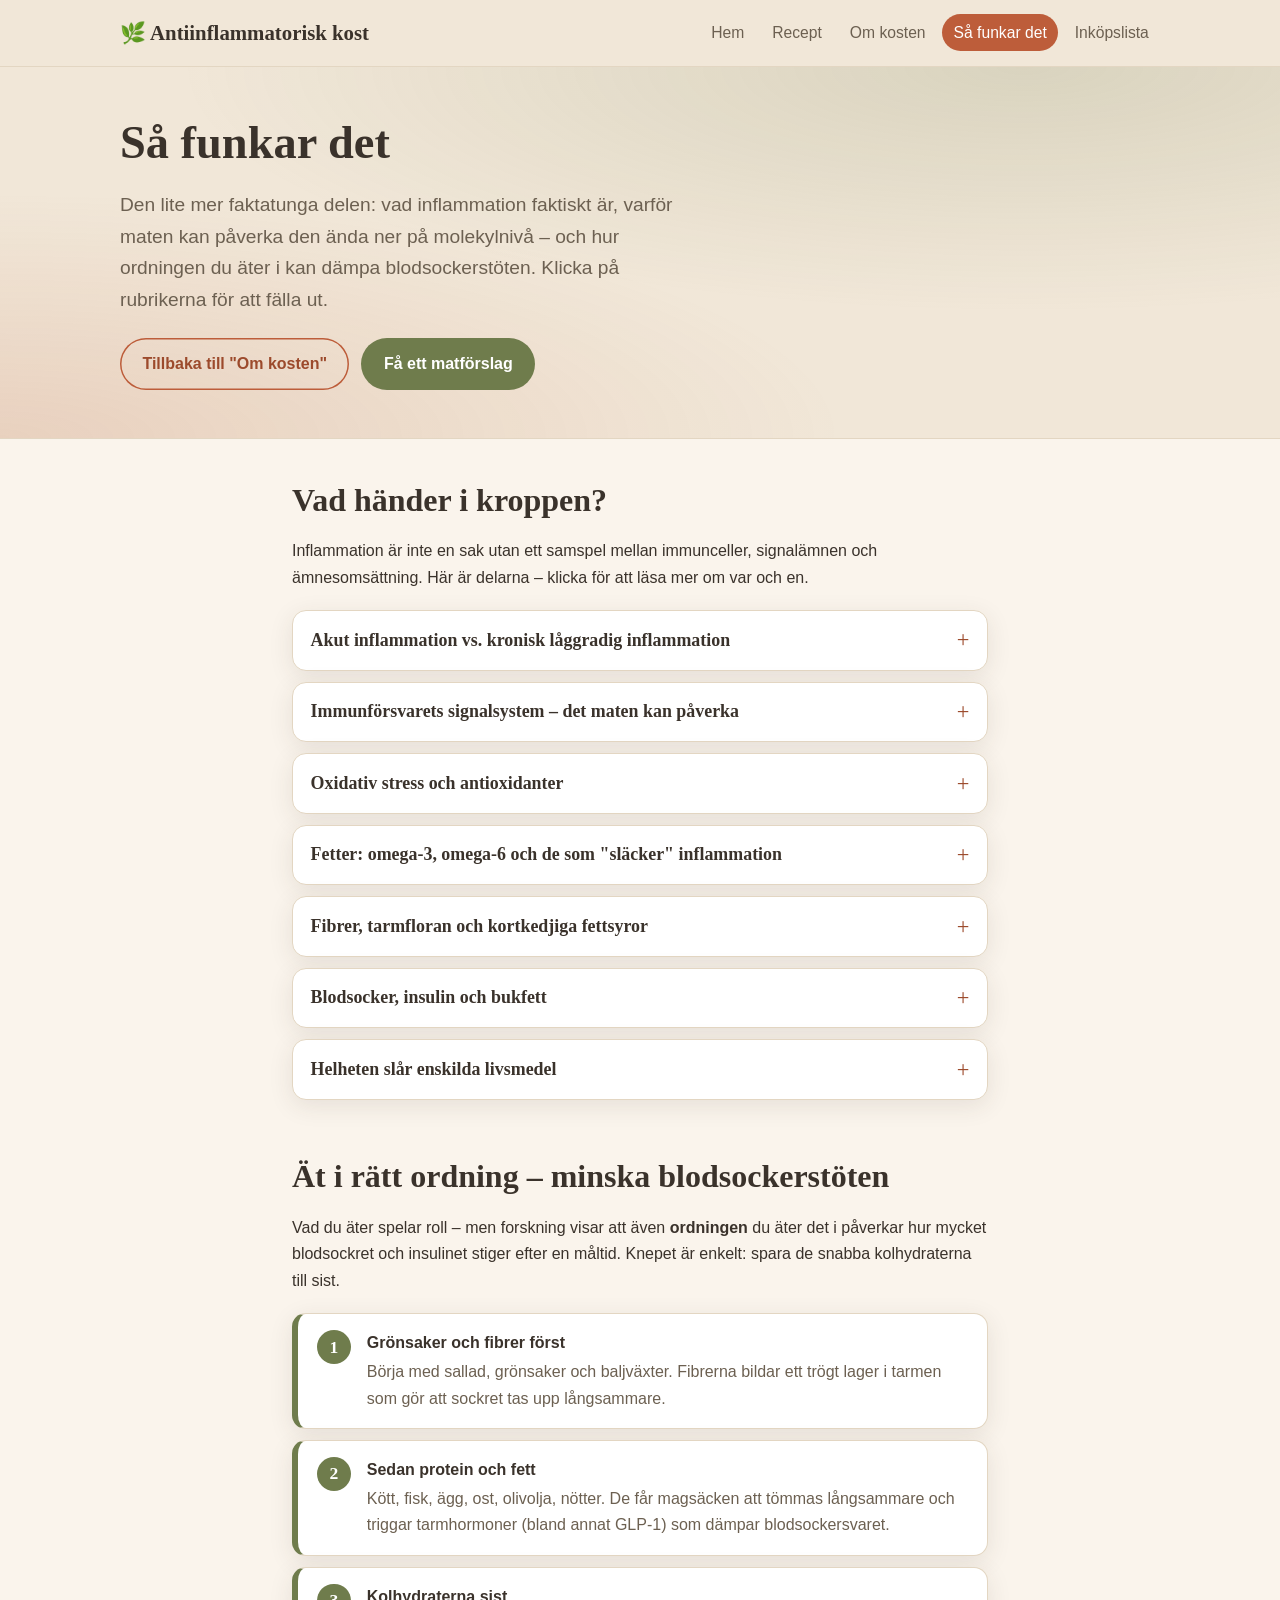
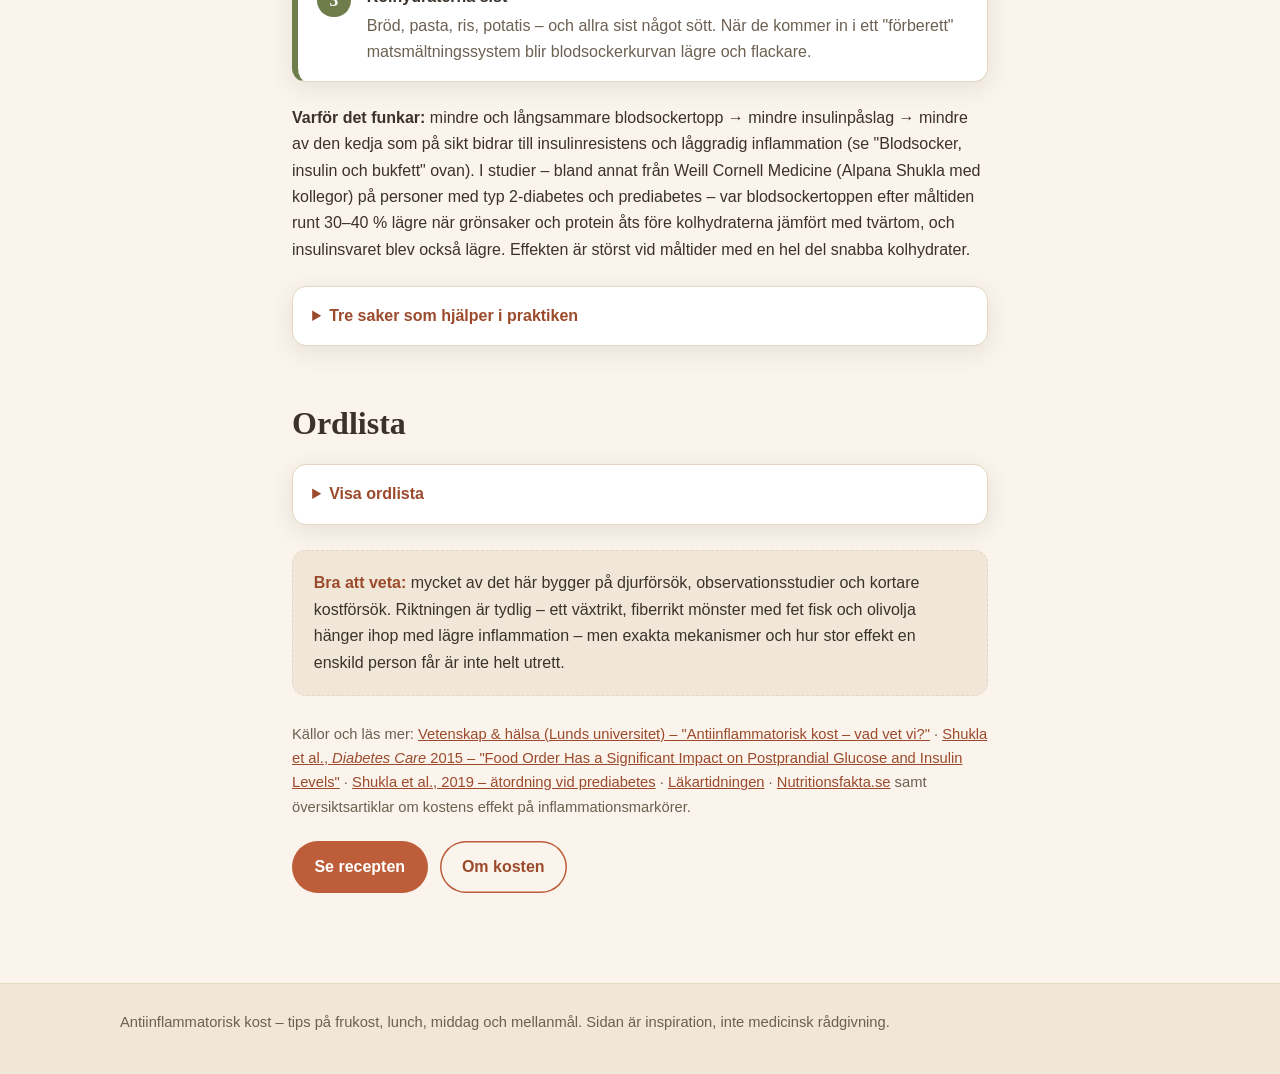
==== fakta.html @ 2b3827c4 "Egen faktasida (fakta.html) med dragspel + avsnitt om ätordning - Flyttar faktadelen om inflammation" ====
<!DOCTYPE html>
<html lang="sv">
<head>
  <meta charset="UTF-8">
  <meta name="viewport" content="width=device-width, initial-scale=1">
  <title>Så funkar det – inflammation, blodsocker och maten</title>
  <meta name="description" content="Faktadel: vad som händer i kroppen vid inflammation, varför antiinflammatorisk mat funkar på molekylär nivå, och hur ätordningen påverkar blodsockret.">
  <link rel="stylesheet" href="css/style.css">
</head>
<body>

  <header class="site-header">
    <div class="wrap">
      <a class="brand" href="index.html"><span class="leaf">🌿</span> Antiinflammatorisk kost</a>
      <nav class="site-nav">
        <a data-page="hem" href="index.html">Hem</a>
        <a data-page="recept" href="recept.html">Recept</a>
        <a data-page="om" href="om-kosten.html">Om kosten</a>
        <a data-page="fakta" href="fakta.html">Så funkar det</a>
        <a data-page="inkop" href="inkopslista.html">Inköpslista<span data-cart-badge></span></a>
      </nav>
    </div>
  </header>

  <section class="hero">
    <div class="wrap">
      <h1>Så funkar det</h1>
      <p class="lead">Den lite mer faktatunga delen: vad inflammation faktiskt är, varför maten kan påverka den ända ner på molekylnivå – och hur ordningen du äter i kan dämpa blodsockerstöten. Klicka på rubrikerna för att fälla ut.</p>
      <div class="btn-row">
        <a class="btn btn-ghost" href="om-kosten.html">Tillbaka till "Om kosten"</a>
        <a class="btn btn-secondary" href="index.html#valj">Få ett matförslag</a>
      </div>
    </div>
  </section>

  <section class="section">
    <div class="wrap prose">

      <h2 class="mt-0">Vad händer i kroppen?</h2>
      <p>Inflammation är inte en sak utan ett samspel mellan immunceller, signalämnen och ämnesomsättning. Här är delarna – klicka för att läsa mer om var och en.</p>

      <div class="accordion">

        <details class="accordion-item">
          <summary>Akut inflammation vs. kronisk låggradig inflammation</summary>
          <div class="acc-body">
            <p>Akut inflammation är livsnödvändig: när du skär dig eller får en infektion skickar immunförsvaret blod, vätska och vita blodkroppar till platsen – det blir rött, varmt och svullet – och när hotet är borta avslutas reaktionen. Den varianten är inte problemet.</p>
            <p>Problemet är <strong>låggradig kronisk inflammation</strong>, ibland kallad <em>inflammaging</em> när den hör ihop med åldrande. Då "puttrar" inflammationen på en låg men konstant nivå utan symtom, med lätt förhöjda inflammationsmarkörer i blodet – till exempel cytokiner som IL-6 och TNF-α samt CRP. Det tillståndet kopplas i forskningen till bukfetma, insulinresistens och typ 2-diabetes, åderförfettning (ateroskleros) och hjärt-kärlsjukdom, och bidrar troligen till flera andra åldersrelaterade sjukdomar.</p>
          </div>
        </details>

        <details class="accordion-item">
          <summary>Immunförsvarets signalsystem – det maten kan påverka</summary>
          <div class="acc-body">
            <p>Inflammation styrs av celler (bland annat makrofager och andra vita blodkroppar) som "pratar" med varandra via signalämnen som kallas <strong>cytokiner</strong>. Inuti cellerna finns omkopplare som avgör hur kraftigt svaret blir – framför allt transkriptionsfaktorn <strong>NF-κB</strong>, som slår på generna för inflammation, och <strong>NLRP3-inflammasomen</strong>, ett proteinkomplex som frisätter inflammatoriska cytokiner. Flera ämnen i mat verkar kunna dämpa just de här signalvägarna, medan andra kostfaktorer i stället eldar på dem. Det är på den nivån "antiinflammatorisk mat" gör skillnad – inte genom någon enskild mirakelingrediens.</p>
          </div>
        </details>

        <details class="accordion-item">
          <summary>Oxidativ stress och antioxidanter</summary>
          <div class="acc-body">
            <p>I cellernas ämnesomsättning bildas hela tiden reaktiva syreföreningar ("fria radikaler"). I lagom mängd behövs de, men i överskott – <strong>oxidativ stress</strong> – skadar de cellernas fetter, proteiner och DNA, och det driver i sin tur på inflammationen. Antioxidanter, som polyfenoler och flavonoider i bär, frukt, grönsaker, te, kaffe, kakao och kryddor, samt vitamin C och E och karotenoider, kan fånga upp en del av de reaktiva ämnena och dessutom dämpa NF-κB-signaleringen.</p>
            <p>Forskare vid Lunds universitet (Cecilia Holm med kollegor) har visat att ämnen i bär kan dämpa aktiviteten i gener som är inblandade i den inflammatoriska processen. I försök på möss som fick fettrik kost hejdades viktuppgången när kosten kombinerades med lingon, blåbär och svarta vinbär, och mössen hade bättre insulinkänslighet och lägre inflammation än kontrollgruppen. Samtidigt: enskilda ämnen som flavonoider i mörk choklad eller polyfenoler i mörka bär skulle behöva ätas i orealistiskt stora mängder för att ensamma göra skillnad – det är kombinationen som räknas.</p>
          </div>
        </details>

        <details class="accordion-item">
          <summary>Fetter: omega-3, omega-6 och de som "släcker" inflammation</summary>
          <div class="acc-body">
            <p>Kroppen bygger om fleromättade fettsyror till hormonliknande ämnen som kallas <strong>eikosanoider</strong> (bland annat prostaglandiner och leukotriener). Av omega-6-fettsyror (rikligt i många processade produkter och vissa vegetabiliska oljor) bildas i högre grad proinflammatoriska varianter, medan omega-3-fettsyrorna EPA och DHA – framför allt från fet fisk – ger mindre inflammatoriska varianter.</p>
            <p>Mer än så: av EPA och DHA bygger immuncellerna också <strong>resolviner</strong>, <strong>protektiner</strong> och <strong>maresiner</strong> – molekyler vars uppgift är att aktivt <em>avsluta</em> en inflammation, bland annat genom att be immunceller att inte rusa in i redan inflammerad vävnad och göra mer skada än nytta. Åt andra hållet verkar mycket mättat fett, industriellt transfett och ultraprocessad mat snarare underhålla låggradig inflammation. Olivolja innehåller dessutom ämnet oleocanthal, som i laboratorieförsök hämmar samma COX-enzymer som värktabletter (fast i mycket mindre grad).</p>
          </div>
        </details>

        <details class="accordion-item">
          <summary>Fibrer, tarmfloran och kortkedjiga fettsyror</summary>
          <div class="acc-body">
            <p>Fibrer vi inte själva kan bryta ner blir mat åt tarmbakterierna. När de jäser fibrerna bildas <strong>kortkedjiga fettsyror</strong>, framför allt <strong>butyrat</strong> (smörsyra). Butyrat är energi åt cellerna i tjocktarmens slemhinna, hjälper till att hålla tarmbarriären tät och verkar dämpande på immunceller. En tät barriär minskar läckaget av bakteriedelar (som LPS) ut i blodet – sådana delar kan annars trigga en låggradig inflammation. En ensidig, fiberfattig kost ger tvärtom en mindre mångsidig tarmflora och mindre av de här skyddande ämnena. Det är en viktig anledning till att grönsaker, baljväxter, fullkorn, nötter och frön återkommer i alla antiinflammatoriska kostmönster.</p>
          </div>
        </details>

        <details class="accordion-item">
          <summary>Blodsocker, insulin och bukfett</summary>
          <div class="acc-body">
            <p>Socker och snabba ("raffinerade") kolhydrater ger snabba blodsockertoppar och stora insulinpåslag. Återkommande toppar – särskilt i kombination med bukfett – bidrar till <strong>insulinresistens</strong>, och fettväven kring inälvorna är inte passiv: den utsöndrar själv proinflammatoriska cytokiner, så att fett och inflammation förstärker varandra. Vid högt blodsocker (och vid hård stekning och grillning) bildas också så kallade AGE:er, ämnen som kan aktivera inflammatoriska signalvägar. Fullkorn, baljväxter och fiberrik mat ger jämnare blodsocker och dämpar den här kedjan. Hur du kan dämpa blodsockerstöten ytterligare – genom <em>ordningen</em> du äter i – står i nästa avsnitt.</p>
          </div>
        </details>

        <details class="accordion-item">
          <summary>Helheten slår enskilda livsmedel</summary>
          <div class="acc-body">
            <p>Genomgående i forskningen är att ingen ensam "superfood" fixar saken. Det är hela mönstret – mycket grönsaker, frukt, bär, baljväxter, fullkorn, nötter, fet fisk och olivolja, och lite socker, ultraprocessat och rött/processat kött – som hänger ihop med lägre inflammationsmarkörer. De två mest studerade modellerna är <strong>medelhavskosten</strong> och den <strong>nordiska kosten</strong> (fisk, bär, grönsaker, fullkorn, rapsolja, magra mejeriprodukter). Som Cecilia Holm sammanfattar det handlar det "istället om att förändra sin kost i rätt riktning så att det blir en kombination av olika komponenter som samverkar".</p>
          </div>
        </details>

      </div>

      <h2>Ät i rätt ordning – minska blodsockerstöten</h2>
      <p>Vad du äter spelar roll – men forskning visar att även <strong>ordningen</strong> du äter det i påverkar hur mycket blodsockret och insulinet stiger efter en måltid. Knepet är enkelt: spara de snabba kolhydraterna till sist.</p>

      <ol class="order-steps">
        <li>
          <span class="order-num">1</span>
          <div>
            <strong>Grönsaker och fibrer först</strong>
            <p>Börja med sallad, grönsaker och baljväxter. Fibrerna bildar ett trögt lager i tarmen som gör att sockret tas upp långsammare.</p>
          </div>
        </li>
        <li>
          <span class="order-num">2</span>
          <div>
            <strong>Sedan protein och fett</strong>
            <p>Kött, fisk, ägg, ost, olivolja, nötter. De får magsäcken att tömmas långsammare och triggar tarmhormoner (bland annat GLP-1) som dämpar blodsockersvaret.</p>
          </div>
        </li>
        <li>
          <span class="order-num">3</span>
          <div>
            <strong>Kolhydraterna sist</strong>
            <p>Bröd, pasta, ris, potatis – och allra sist något sött. När de kommer in i ett "förberett" matsmältningssystem blir blodsockerkurvan lägre och flackare.</p>
          </div>
        </li>
      </ol>

      <p><strong>Varför det funkar:</strong> mindre och långsammare blodsockertopp → mindre insulinpåslag → mindre av den kedja som på sikt bidrar till insulinresistens och låggradig inflammation (se "Blodsocker, insulin och bukfett" ovan). I studier – bland annat från Weill Cornell Medicine (Alpana Shukla med kollegor) på personer med typ 2-diabetes och prediabetes – var blodsockertoppen efter måltiden runt 30–40&nbsp;% lägre när grönsaker och protein åts före kolhydraterna jämfört med tvärtom, och insulinsvaret blev också lägre. Effekten är störst vid måltider med en hel del snabba kolhydrater.</p>

      <details class="factbox">
        <summary>Tre saker som hjälper i praktiken</summary>
        <div class="acc-body">
          <ul>
            <li>Börja måltiden med salladen eller grönsakerna i stället för att spara dem till sist.</li>
            <li>Ta gärna en kort promenad efteråt – musklerna "äter upp" en del av sockret.</li>
            <li>Det här ersätter inte själva matvalen: en tallrik med mycket grönsaker, baljväxter, fullkorn, fisk och olivolja är fortfarande grunden.</li>
          </ul>
          <p class="disclaimer">Forskningen om ätordning är mest gjord i mindre studier och på personer med diabetes eller prediabetes. Effekten finns men ska inte överdrivas, och det är ingen ersättning för behandling.</p>
        </div>
      </details>

      <h2>Ordlista</h2>
      <details class="factbox">
        <summary>Visa ordlista</summary>
        <dl class="deflist">
          <dt>Cytokiner</dt><dd>Signalmolekyler som immunceller använder för att styra inflammation (t.ex. IL-6, TNF-α).</dd>
          <dt>CRP</dt><dd>C-reaktivt protein – ett ämne i blodet som stiger vid inflammation och ofta mäts som markör.</dd>
          <dt>NF-κB</dt><dd>En "huvudströmbrytare" i cellen som sätter på generna för inflammation.</dd>
          <dt>NLRP3-inflammasomen</dt><dd>Ett proteinkomplex i immunceller som frisätter inflammatoriska cytokiner.</dd>
          <dt>Oxidativ stress</dt><dd>Obalans där reaktiva syreföreningar ("fria radikaler") blir fler än kroppens antioxidanter hinner ta hand om.</dd>
          <dt>Polyfenoler / flavonoider</dt><dd>Stora grupper av växtämnen (i bär, frukt, grönt, te, kakao, kryddor) med antioxidativa och inflammationsdämpande effekter.</dd>
          <dt>Eikosanoider</dt><dd>Hormonliknande ämnen som bildas av fleromättade fettsyror; vissa driver, andra dämpar inflammation.</dd>
          <dt>Resolviner, protektiner, maresiner</dt><dd>Molekyler som bildas av omega-3 (EPA/DHA) och som hjälper till att avsluta en inflammation.</dd>
          <dt>Kortkedjiga fettsyror / butyrat</dt><dd>Bildas när tarmbakterier jäser fibrer; ger energi åt tarmslemhinnan och dämpar immunceller.</dd>
          <dt>GLP-1</dt><dd>Ett tarmhormon som frisätts när vi äter (särskilt fett och protein), bromsar magsäckens tömning och dämpar blodsockersvaret.</dd>
          <dt>Insulinresistens</dt><dd>När cellerna svarar sämre på insulin; hänger ihop med bukfett, typ 2-diabetes och låggradig inflammation.</dd>
          <dt>AGE:er</dt><dd>"Advanced glycation end products" – ämnen som bildas vid högt blodsocker och hård upphettning och som kan trigga inflammation.</dd>
          <dt>Inflammaging</dt><dd>Den långsamma, låggradiga inflammation som ofta ökar med åldern.</dd>
        </dl>
      </details>

      <div class="callout">
        <strong>Bra att veta:</strong> mycket av det här bygger på djurförsök, observationsstudier och kortare kostförsök. Riktningen är tydlig – ett växtrikt, fiberrikt mönster med fet fisk och olivolja hänger ihop med lägre inflammation – men exakta mekanismer och hur stor effekt en enskild person får är inte helt utrett.
      </div>

      <p class="help">Källor och läs mer:
        <a href="https://www.vetenskaphalsa.se/antiinflammatorisk-kost/" rel="noopener" target="_blank">Vetenskap &amp; hälsa (Lunds universitet) – "Antiinflammatorisk kost – vad vet vi?"</a> ·
        <a href="https://pmc.ncbi.nlm.nih.gov/articles/PMC4876745/" rel="noopener" target="_blank">Shukla et al., <em>Diabetes Care</em> 2015 – "Food Order Has a Significant Impact on Postprandial Glucose and Insulin Levels"</a> ·
        <a href="https://pmc.ncbi.nlm.nih.gov/articles/PMC7398578/" rel="noopener" target="_blank">Shukla et al., 2019 – ätordning vid prediabetes</a> ·
        <a href="https://lakartidningen.se/" rel="noopener" target="_blank">Läkartidningen</a> ·
        <a href="https://nutritionsfakta.se/" rel="noopener" target="_blank">Nutritionsfakta.se</a> samt översiktsartiklar om kostens effekt på inflammationsmarkörer.</p>

      <div class="btn-row">
        <a class="btn btn-primary" href="recept.html">Se recepten</a>
        <a class="btn btn-ghost" href="om-kosten.html">Om kosten</a>
      </div>

    </div>
  </section>

  <footer class="site-footer">
    <div class="wrap">
      <p>Antiinflammatorisk kost – tips på frukost, lunch, middag och mellanmål. Sidan är inspiration, inte medicinsk rådgivning.</p>
    </div>
  </footer>

  <script src="js/labels.js"></script>
  <script src="js/store.js"></script>
  <script>window.markNav("fakta");</script>
</body>
</html>
---- css/style.css ----
/* ============================================================
   Antiinflammatorisk kost – stilmall
   Varm & jordnära färgpalett. Ändra färgerna i :root nedan.
   ============================================================ */

:root {
  --bg:        #faf4ec;   /* varm off-white bakgrund */
  --surface:   #ffffff;   /* kort och rutor */
  --surface-2: #f1e7d8;   /* beige accentyta */
  --ink:       #3a322b;   /* mörkbrun text */
  --ink-soft:  #6c6051;   /* dämpad text */
  --terracotta:#bd5d3a;   /* huvudaccent */
  --terracotta-dark:#9c4a2c;
  --olive:     #6f7c4c;   /* sekundär accent */
  --olive-dark:#566036;
  --line:      #e3d6c2;   /* tunna linjer */
  --shadow:    0 6px 24px rgba(58, 50, 43, 0.10);
  --radius:    14px;
  --maxw:      1080px;
  --serif: "Iowan Old Style", "Palatino Linotype", Palatino, Georgia, "Times New Roman", serif;
  --sans: -apple-system, BlinkMacSystemFont, "Segoe UI", Roboto, Helvetica, Arial, sans-serif;
}

* { box-sizing: border-box; }

html, body { margin: 0; padding: 0; }

body {
  background: var(--bg);
  color: var(--ink);
  font-family: var(--sans);
  line-height: 1.65;
  -webkit-font-smoothing: antialiased;
}

h1, h2, h3 { font-family: var(--serif); line-height: 1.2; font-weight: 600; }
h1 { font-size: clamp(2rem, 4vw, 2.9rem); margin: 0 0 .4em; }
h2 { font-size: clamp(1.5rem, 3vw, 2rem); margin: 1.8em 0 .6em; }
h3 { font-size: 1.2rem; margin: 1.4em 0 .4em; }

a { color: var(--terracotta-dark); }

p { margin: 0 0 1em; }

.wrap { max-width: var(--maxw); margin: 0 auto; padding: 0 1.25rem; }

/* ---------- Header / nav ---------- */
.site-header {
  background: var(--surface-2);
  border-bottom: 1px solid var(--line);
}
.site-header .wrap {
  display: flex; align-items: center; justify-content: space-between;
  gap: 1rem; padding-top: .9rem; padding-bottom: .9rem; flex-wrap: wrap;
}
.brand {
  font-family: var(--serif); font-size: 1.3rem; font-weight: 600;
  color: var(--ink); text-decoration: none; white-space: nowrap;
}
.brand .leaf { color: var(--olive); }
.site-nav { display: flex; gap: .35rem; flex-wrap: wrap; }
.site-nav a {
  text-decoration: none; color: var(--ink-soft);
  padding: .35rem .7rem; border-radius: 999px; font-size: .98rem;
}
.site-nav a:hover { background: rgba(189, 93, 58, 0.10); color: var(--terracotta-dark); }
.site-nav a.active { background: var(--terracotta); color: #fff; }

/* ---------- Hero ---------- */
.hero {
  background:
    radial-gradient(120% 120% at 80% 0%, rgba(111,124,76,0.18), transparent 55%),
    radial-gradient(120% 120% at 0% 100%, rgba(189,93,58,0.16), transparent 55%),
    var(--surface-2);
  border-bottom: 1px solid var(--line);
}
.hero .wrap { padding-top: 3rem; padding-bottom: 3rem; }
.hero p.lead { font-size: 1.2rem; color: var(--ink-soft); max-width: 36rem; }

/* ---------- Buttons ---------- */
.btn {
  display: inline-block; cursor: pointer; border: none;
  font: inherit; font-weight: 600; text-decoration: none;
  padding: .8rem 1.4rem; border-radius: 999px;
  transition: transform .05s ease, background .15s ease;
}
.btn:active { transform: translateY(1px); }
.btn-primary { background: var(--terracotta); color: #fff; }
.btn-primary:hover { background: var(--terracotta-dark); }
.btn-secondary { background: var(--olive); color: #fff; }
.btn-secondary:hover { background: var(--olive-dark); }
.btn-ghost { background: transparent; color: var(--terracotta-dark); box-shadow: inset 0 0 0 1.5px var(--terracotta); }
.btn-ghost:hover { background: rgba(189,93,58,0.08); }
.btn-lg { padding: 1rem 1.8rem; font-size: 1.1rem; }
.btn-row { display: flex; gap: .75rem; flex-wrap: wrap; margin-top: 1.4rem; }

/* ---------- Cards / grid ---------- */
.section { padding: 2.6rem 0; }
.section.tint { background: var(--surface-2); border-top: 1px solid var(--line); border-bottom: 1px solid var(--line); }

.card-grid {
  display: grid; gap: 1.1rem;
  grid-template-columns: repeat(auto-fill, minmax(260px, 1fr));
}
.card {
  background: var(--surface); border: 1px solid var(--line);
  border-radius: var(--radius); box-shadow: var(--shadow);
  padding: 1.2rem 1.25rem; display: flex; flex-direction: column;
}
.card h3 { margin-top: 0; }
.card .desc { color: var(--ink-soft); flex: 1; }

.meta { display: flex; flex-wrap: wrap; gap: .4rem; margin: .5rem 0 .2rem; }
.tag {
  font-size: .78rem; padding: .15rem .55rem; border-radius: 999px;
  background: var(--surface-2); color: var(--ink-soft); white-space: nowrap;
}
.tag.meal { background: rgba(111,124,76,0.16); color: var(--olive-dark); }
.tag.time { background: rgba(189,93,58,0.12); color: var(--terracotta-dark); }
.tag.plus { background: #eef3e4; color: var(--olive-dark); }
.tag.warn { background: #f6e3da; color: var(--terracotta-dark); }

/* ---------- "Vad ska jag äta?" formulär ---------- */
.picker { background: var(--surface); border: 1px solid var(--line); border-radius: var(--radius); box-shadow: var(--shadow); padding: 1.5rem; }
.picker fieldset { border: none; margin: 0 0 1.4rem; padding: 0; }
.picker legend { font-family: var(--serif); font-size: 1.15rem; font-weight: 600; margin-bottom: .6rem; padding: 0; }
.chips { display: flex; flex-wrap: wrap; gap: .5rem; }
.chip {
  position: relative; display: inline-flex; align-items: center;
  padding: .4rem .8rem; border-radius: 999px; cursor: pointer;
  background: var(--surface-2); color: var(--ink); font-size: .95rem;
  border: 1.5px solid transparent; user-select: none;
}
.chip:hover { border-color: var(--line); }
.chip input { position: absolute; opacity: 0; width: 0; height: 0; }
.chip.is-checked { background: var(--terracotta); color: #fff; }
.chip.is-checked.olive { background: var(--olive); }
.help { color: var(--ink-soft); font-size: .92rem; margin: .2rem 0 .7rem; }

/* ---------- Resultat ---------- */
.result { margin-top: 2rem; }
.result-hero {
  background: var(--surface); border: 1px solid var(--line);
  border-left: 6px solid var(--terracotta);
  border-radius: var(--radius); box-shadow: var(--shadow);
  padding: 1.5rem;
}
.result-hero .eyebrow { text-transform: uppercase; letter-spacing: .08em; font-size: .8rem; color: var(--terracotta-dark); font-weight: 700; }
.result-hero h2 { margin: .2rem 0 .4rem; }
.steps { padding-left: 1.2rem; margin: .8rem 0 0; }
.steps li { margin-bottom: .35rem; }
.alts { margin-top: 1.6rem; }

/* ---------- Filterbar ---------- */
.filterbar { display: flex; flex-wrap: wrap; gap: 1.4rem; align-items: flex-start; margin-bottom: 1.6rem; }
.filterbar .group { display: flex; flex-direction: column; gap: .4rem; }
.filterbar .group > span { font-size: .82rem; text-transform: uppercase; letter-spacing: .06em; color: var(--ink-soft); }
.count { color: var(--ink-soft); margin-bottom: 1rem; }

/* ---------- Fakta-sida ---------- */
.prose { max-width: 46rem; }
.prose ul { padding-left: 1.2rem; }
.prose li { margin-bottom: .3rem; }
.callout {
  background: var(--surface-2); border: 1px dashed var(--line);
  border-radius: var(--radius); padding: 1.2rem 1.3rem; margin: 1.6rem 0;
}
.callout strong { color: var(--terracotta-dark); }

/* details / summary (faktaruta, "så här gör du") */
.prose details, details.factbox { margin: 1.4rem 0; }
details > summary {
  cursor: pointer; font-weight: 600; color: var(--terracotta-dark);
  list-style-position: inside;
}
details.factbox {
  background: var(--surface); border: 1px solid var(--line);
  border-radius: var(--radius); padding: 1rem 1.2rem; box-shadow: var(--shadow);
}
.deflist { margin: .8rem 0 0; }
.deflist dt { font-weight: 600; margin-top: .7rem; }
.deflist dd { margin: 0 0 .2rem; color: var(--ink-soft); }
.prose h3 { color: var(--olive-dark); }

/* Dragspel (klickbara faktadelar) */
.accordion { margin: 1.2rem 0 1.8rem; }
.accordion .accordion-item {
  background: var(--surface); border: 1px solid var(--line);
  border-radius: var(--radius); box-shadow: var(--shadow);
  margin: 0 0 .7rem; overflow: hidden;
}
.accordion-item > summary {
  display: block; list-style: none; cursor: pointer;
  padding: .9rem 1.1rem; padding-right: 2.4rem; position: relative;
  font-family: var(--serif); font-size: 1.12rem; font-weight: 600; color: var(--ink);
}
.accordion-item > summary::-webkit-details-marker { display: none; }
.accordion-item > summary::after {
  content: "+"; position: absolute; right: 1.1rem; top: 50%; transform: translateY(-50%);
  font-size: 1.4rem; line-height: 1; color: var(--terracotta-dark); font-weight: 400;
}
.accordion-item[open] > summary::after { content: "–"; }
.accordion-item > summary:hover { background: rgba(189,93,58,0.06); }
.accordion-item[open] > summary { border-bottom: 1px solid var(--line); color: var(--terracotta-dark); }
.acc-body { padding: .6rem 1.1rem 1rem; }
.acc-body > :first-child { margin-top: .5rem; }
.acc-body > :last-child { margin-bottom: 0; }

/* "Ät i rätt ordning" – numrerade steg */
.order-steps { list-style: none; counter-reset: none; padding: 0; margin: 1.2rem 0 1.4rem; }
.order-steps > li {
  display: flex; gap: 1rem; align-items: flex-start;
  background: var(--surface); border: 1px solid var(--line);
  border-left: 6px solid var(--olive); border-radius: var(--radius);
  box-shadow: var(--shadow); padding: 1rem 1.2rem; margin-bottom: .7rem;
}
.order-num {
  flex: 0 0 auto; width: 2.1rem; height: 2.1rem; border-radius: 999px;
  background: var(--olive); color: #fff; font-family: var(--serif); font-weight: 700;
  display: inline-flex; align-items: center; justify-content: center; font-size: 1.1rem;
}
.order-steps strong { display: block; margin-bottom: .15rem; }
.order-steps p { margin: 0; color: var(--ink-soft); }

.foodgroups { display: grid; gap: 1.1rem; grid-template-columns: repeat(auto-fill, minmax(240px, 1fr)); margin-top: 1rem; }
.foodgroups .card h3 { color: var(--olive-dark); }
.avoid { border-left: 6px solid var(--terracotta); }

/* ---------- Footer ---------- */
.site-footer {
  margin-top: 3rem; background: var(--surface-2);
  border-top: 1px solid var(--line); color: var(--ink-soft);
  font-size: .92rem;
}
.site-footer .wrap { padding-top: 1.6rem; padding-bottom: 1.6rem; }

/* ---------- Portionsväljare ---------- */
.ingr-head {
  display: flex; align-items: center; justify-content: space-between;
  gap: .8rem; flex-wrap: wrap; margin: 1.1rem 0 .4rem;
}
.ingr-head > strong, .block-title { font-family: var(--serif); font-size: 1.1rem; }
.block-title { display: block; margin: 1.1rem 0 .3rem; }
.stepper {
  display: inline-flex; align-items: center; gap: .1rem;
  background: var(--surface-2); border: 1px solid var(--line); border-radius: 999px; padding: .15rem;
}
.step-btn {
  border: none; background: var(--surface); color: var(--terracotta-dark);
  width: 1.9rem; height: 1.9rem; border-radius: 999px; cursor: pointer;
  font-size: 1.15rem; line-height: 1; font-weight: 700;
  display: inline-flex; align-items: center; justify-content: center;
}
.step-btn:hover { background: var(--terracotta); color: #fff; }
.step-val { padding: 0 .7rem; font-size: .92rem; white-space: nowrap; min-width: 4.7rem; text-align: center; }

/* ---------- Ingredienslista på kort ---------- */
.ingr-list { list-style: none; padding: 0; margin: .2rem 0 0; }
.ingr-list li { padding: .18rem 0; border-bottom: 1px dotted var(--line); }
.ingr-list li:last-child { border-bottom: none; }
.ingr-amt { font-weight: 600; color: var(--terracotta-dark); }
.ingr-list li.have { color: var(--ink-soft); }
.have-mark { font-size: .82rem; color: var(--olive-dark); }

/* ---------- Inköpslista: knapp på kort ---------- */
.cart-toggle { margin-top: 1rem; align-self: flex-start; }
.card .cart-toggle { width: 100%; text-align: center; }

/* ---------- Inköpslista: flytande bar längst ner ---------- */
.cartbar {
  position: sticky; bottom: 0; z-index: 20;
  background: var(--ink); color: #fff;
  box-shadow: 0 -6px 20px rgba(58,50,43,.18);
}
.cartbar .wrap {
  display: flex; align-items: center; justify-content: space-between;
  gap: 1rem; padding-top: .8rem; padding-bottom: .8rem; flex-wrap: wrap;
}
.cartbar #cartbar-text { font-weight: 600; }

/* ---------- Inköpslista: själva listan ---------- */
.shop-cat { color: var(--olive-dark); margin: 1.6rem 0 .4rem; }
.shop-list { list-style: none; padding: 0; margin: 0; }
.shop-item {
  display: flex; align-items: baseline; gap: .6rem; flex-wrap: wrap;
  padding: .5rem 0; border-bottom: 1px solid var(--line);
}
.shop-item label { display: inline-flex; align-items: baseline; gap: .55rem; cursor: pointer; }
.shop-item input { width: 1.05rem; height: 1.05rem; accent-color: var(--olive); }
.shop-name { font-size: 1.05rem; }
.shop-src { font-size: .85rem; color: var(--ink-soft); }
.shop-item.done .shop-name { text-decoration: line-through; color: var(--ink-soft); }
.shop-item.done { opacity: .6; }

/* ---------- Småsaker ---------- */
.hidden { display: none !important; }
.center { text-align: center; }
.mt-0 { margin-top: 0; }
.disclaimer { font-size: .85rem; color: var(--ink-soft); }

/* ---------- Utskrift ---------- */
@media print {
  .site-header, .site-footer, .hero, .cartbar, .no-print,
  .cart-toggle, .stepper, details summary { display: none !important; }
  body { background: #fff; color: #000; }
  .section { padding: 0; }
  .card { box-shadow: none; border: 1px solid #bbb; break-inside: avoid; }
  .card-grid { display: block; }
  .card { margin-bottom: .8rem; }
  .ingr-amt, .shop-name { color: #000; }
  a { color: #000; text-decoration: none; }
}
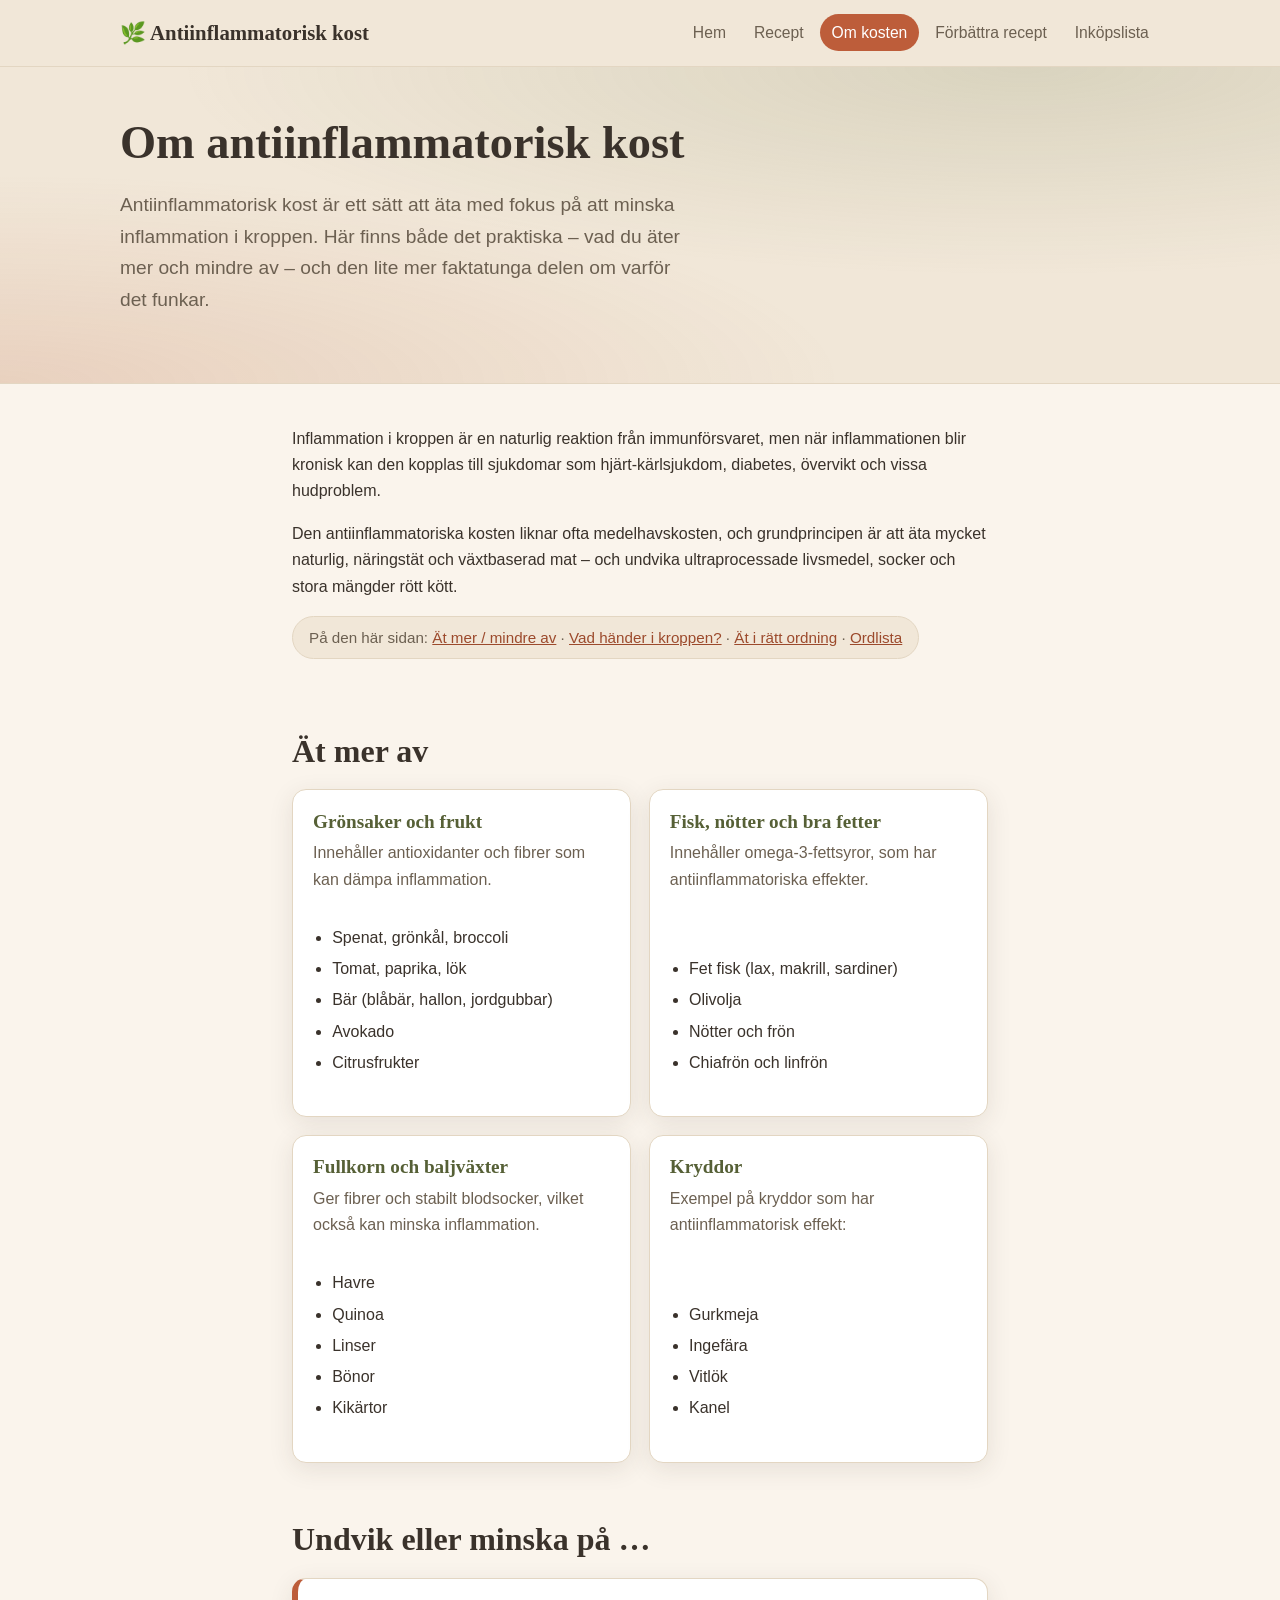
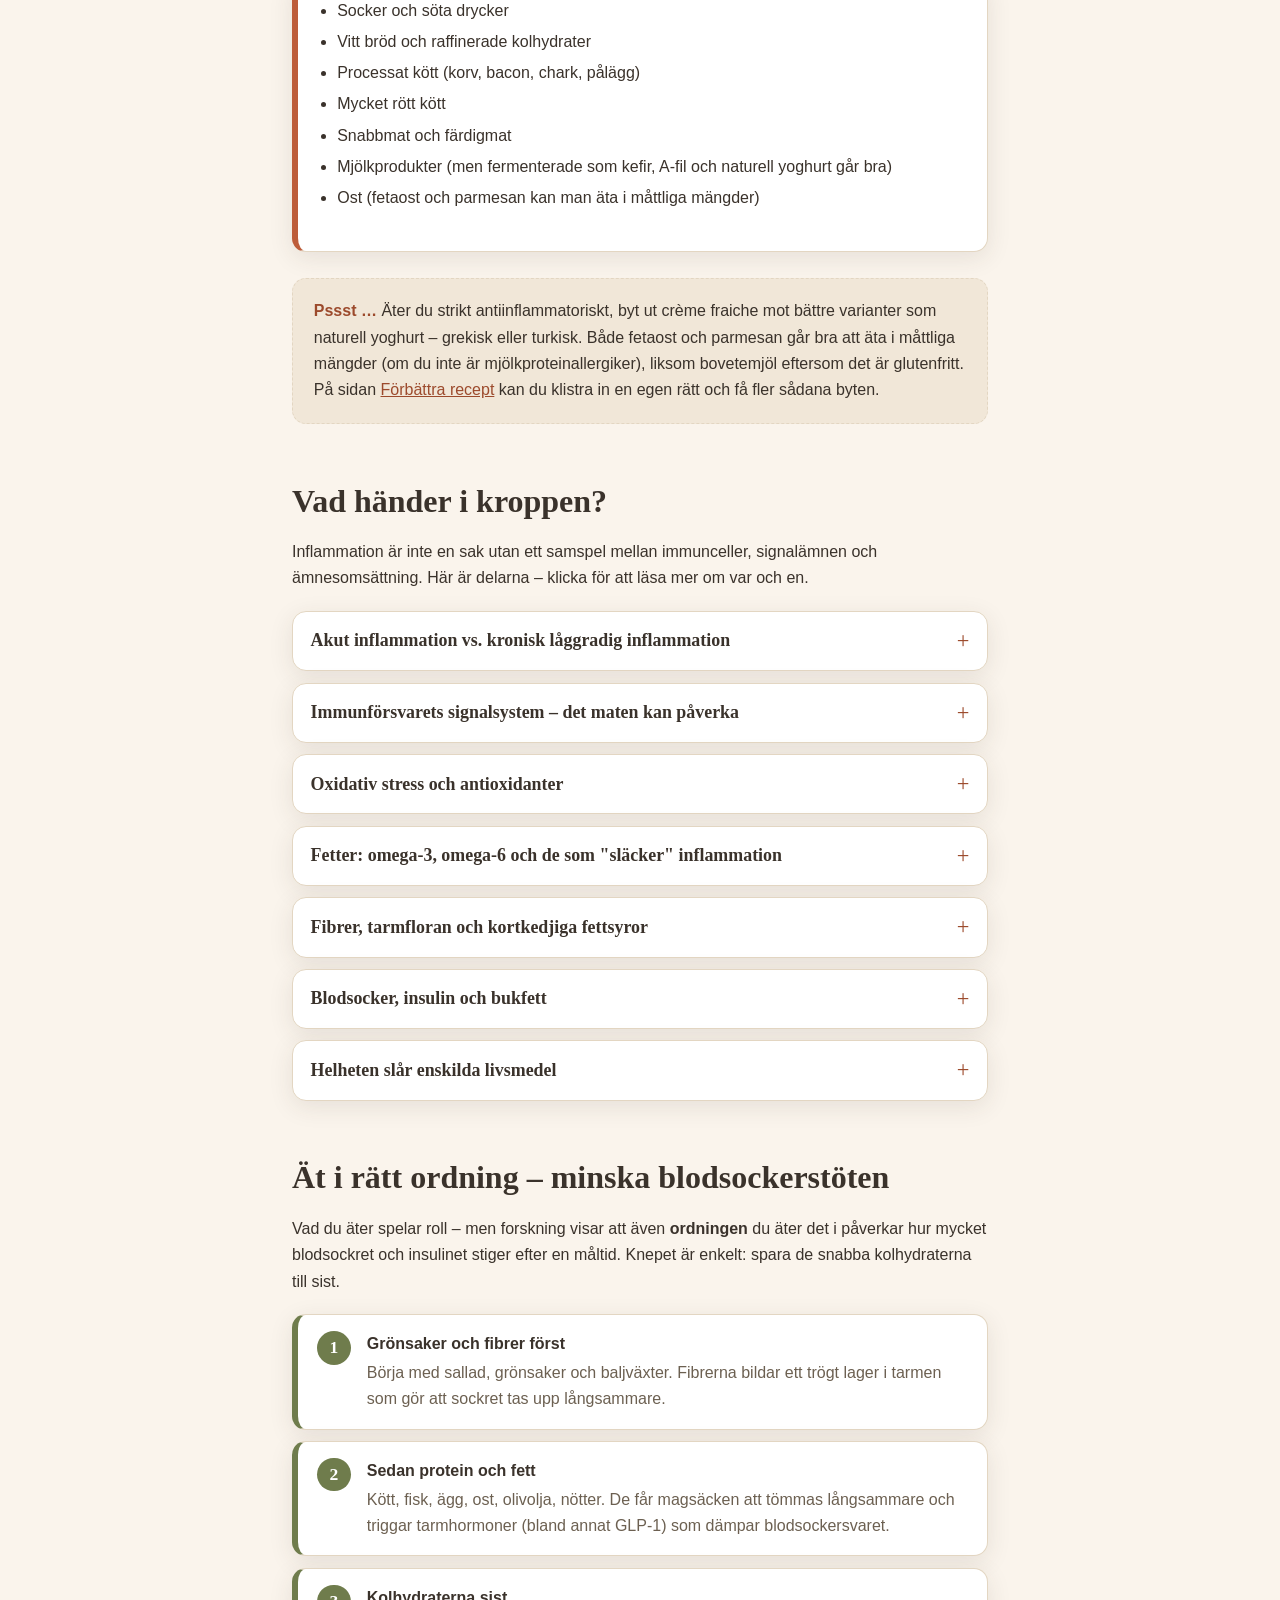
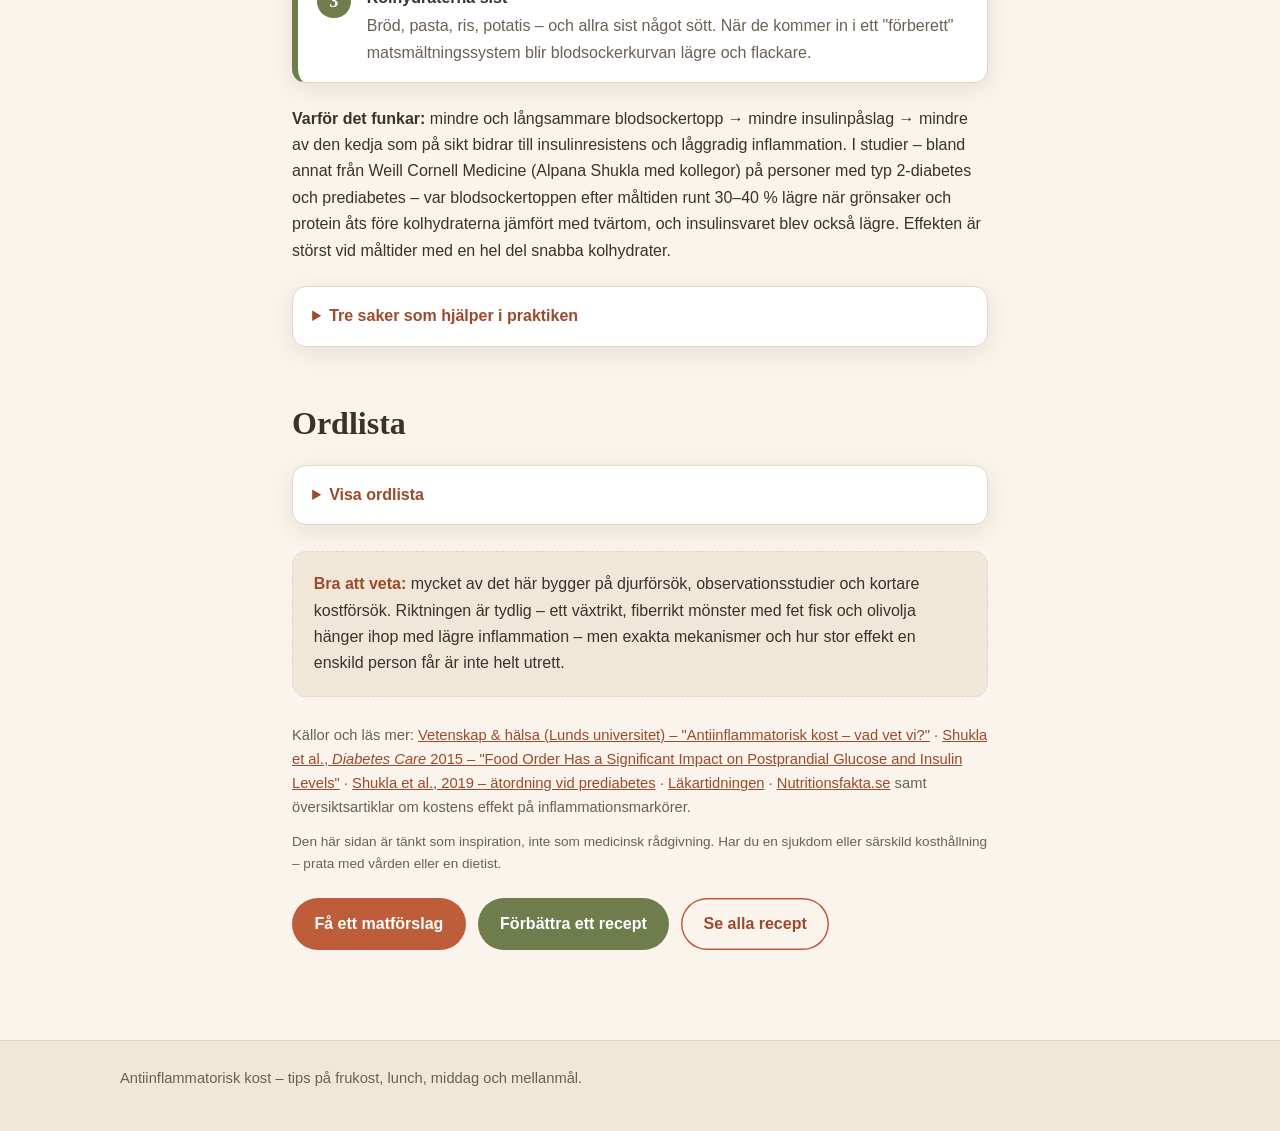
==== commit b761b39d: "Lägg till "Förbättra ett recept" + egna recept i systemet - Ny sida forbattra.html: mata in en rätt " ====
--- a/fakta.html
+++ b/fakta.html
@@ -3,186 +3,18 @@
 <head>
   <meta charset="UTF-8">
   <meta name="viewport" content="width=device-width, initial-scale=1">
-  <title>Så funkar det – inflammation, blodsocker och maten</title>
-  <meta name="description" content="Faktadel: vad som händer i kroppen vid inflammation, varför antiinflammatorisk mat funkar på molekylär nivå, och hur ätordningen påverkar blodsockret.">
+  <title>Så funkar det – flyttad</title>
+  <link rel="canonical" href="om-kosten.html">
+  <meta http-equiv="refresh" content="0; url=om-kosten.html#kroppen">
   <link rel="stylesheet" href="css/style.css">
 </head>
 <body>
-
-  <header class="site-header">
-    <div class="wrap">
-      <a class="brand" href="index.html"><span class="leaf">🌿</span> Antiinflammatorisk kost</a>
-      <nav class="site-nav">
-        <a data-page="hem" href="index.html">Hem</a>
-        <a data-page="recept" href="recept.html">Recept</a>
-        <a data-page="om" href="om-kosten.html">Om kosten</a>
-        <a data-page="fakta" href="fakta.html">Så funkar det</a>
-        <a data-page="inkop" href="inkopslista.html">Inköpslista<span data-cart-badge></span></a>
-      </nav>
-    </div>
-  </header>
-
-  <section class="hero">
-    <div class="wrap">
-      <h1>Så funkar det</h1>
-      <p class="lead">Den lite mer faktatunga delen: vad inflammation faktiskt är, varför maten kan påverka den ända ner på molekylnivå – och hur ordningen du äter i kan dämpa blodsockerstöten. Klicka på rubrikerna för att fälla ut.</p>
-      <div class="btn-row">
-        <a class="btn btn-ghost" href="om-kosten.html">Tillbaka till "Om kosten"</a>
-        <a class="btn btn-secondary" href="index.html#valj">Få ett matförslag</a>
-      </div>
+  <section class="section">
+    <div class="wrap prose">
+      <p>Den här sidan har slagits ihop med <strong>Om kosten</strong>.
+        Du skickas vidare automatiskt – annars
+        <a href="om-kosten.html#kroppen">klicka här</a>.</p>
     </div>
   </section>
-
-  <section class="section">
-    <div class="wrap prose">
-
-      <h2 class="mt-0">Vad händer i kroppen?</h2>
-      <p>Inflammation är inte en sak utan ett samspel mellan immunceller, signalämnen och ämnesomsättning. Här är delarna – klicka för att läsa mer om var och en.</p>
-
-      <div class="accordion">
-
-        <details class="accordion-item">
-          <summary>Akut inflammation vs. kronisk låggradig inflammation</summary>
-          <div class="acc-body">
-            <p>Akut inflammation är livsnödvändig: när du skär dig eller får en infektion skickar immunförsvaret blod, vätska och vita blodkroppar till platsen – det blir rött, varmt och svullet – och när hotet är borta avslutas reaktionen. Den varianten är inte problemet.</p>
-            <p>Problemet är <strong>låggradig kronisk inflammation</strong>, ibland kallad <em>inflammaging</em> när den hör ihop med åldrande. Då "puttrar" inflammationen på en låg men konstant nivå utan symtom, med lätt förhöjda inflammationsmarkörer i blodet – till exempel cytokiner som IL-6 och TNF-α samt CRP. Det tillståndet kopplas i forskningen till bukfetma, insulinresistens och typ 2-diabetes, åderförfettning (ateroskleros) och hjärt-kärlsjukdom, och bidrar troligen till flera andra åldersrelaterade sjukdomar.</p>
-          </div>
-        </details>
-
-        <details class="accordion-item">
-          <summary>Immunförsvarets signalsystem – det maten kan påverka</summary>
-          <div class="acc-body">
-            <p>Inflammation styrs av celler (bland annat makrofager och andra vita blodkroppar) som "pratar" med varandra via signalämnen som kallas <strong>cytokiner</strong>. Inuti cellerna finns omkopplare som avgör hur kraftigt svaret blir – framför allt transkriptionsfaktorn <strong>NF-κB</strong>, som slår på generna för inflammation, och <strong>NLRP3-inflammasomen</strong>, ett proteinkomplex som frisätter inflammatoriska cytokiner. Flera ämnen i mat verkar kunna dämpa just de här signalvägarna, medan andra kostfaktorer i stället eldar på dem. Det är på den nivån "antiinflammatorisk mat" gör skillnad – inte genom någon enskild mirakelingrediens.</p>
-          </div>
-        </details>
-
-        <details class="accordion-item">
-          <summary>Oxidativ stress och antioxidanter</summary>
-          <div class="acc-body">
-            <p>I cellernas ämnesomsättning bildas hela tiden reaktiva syreföreningar ("fria radikaler"). I lagom mängd behövs de, men i överskott – <strong>oxidativ stress</strong> – skadar de cellernas fetter, proteiner och DNA, och det driver i sin tur på inflammationen. Antioxidanter, som polyfenoler och flavonoider i bär, frukt, grönsaker, te, kaffe, kakao och kryddor, samt vitamin C och E och karotenoider, kan fånga upp en del av de reaktiva ämnena och dessutom dämpa NF-κB-signaleringen.</p>
-            <p>Forskare vid Lunds universitet (Cecilia Holm med kollegor) har visat att ämnen i bär kan dämpa aktiviteten i gener som är inblandade i den inflammatoriska processen. I försök på möss som fick fettrik kost hejdades viktuppgången när kosten kombinerades med lingon, blåbär och svarta vinbär, och mössen hade bättre insulinkänslighet och lägre inflammation än kontrollgruppen. Samtidigt: enskilda ämnen som flavonoider i mörk choklad eller polyfenoler i mörka bär skulle behöva ätas i orealistiskt stora mängder för att ensamma göra skillnad – det är kombinationen som räknas.</p>
-          </div>
-        </details>
-
-        <details class="accordion-item">
-          <summary>Fetter: omega-3, omega-6 och de som "släcker" inflammation</summary>
-          <div class="acc-body">
-            <p>Kroppen bygger om fleromättade fettsyror till hormonliknande ämnen som kallas <strong>eikosanoider</strong> (bland annat prostaglandiner och leukotriener). Av omega-6-fettsyror (rikligt i många processade produkter och vissa vegetabiliska oljor) bildas i högre grad proinflammatoriska varianter, medan omega-3-fettsyrorna EPA och DHA – framför allt från fet fisk – ger mindre inflammatoriska varianter.</p>
-            <p>Mer än så: av EPA och DHA bygger immuncellerna också <strong>resolviner</strong>, <strong>protektiner</strong> och <strong>maresiner</strong> – molekyler vars uppgift är att aktivt <em>avsluta</em> en inflammation, bland annat genom att be immunceller att inte rusa in i redan inflammerad vävnad och göra mer skada än nytta. Åt andra hållet verkar mycket mättat fett, industriellt transfett och ultraprocessad mat snarare underhålla låggradig inflammation. Olivolja innehåller dessutom ämnet oleocanthal, som i laboratorieförsök hämmar samma COX-enzymer som värktabletter (fast i mycket mindre grad).</p>
-          </div>
-        </details>
-
-        <details class="accordion-item">
-          <summary>Fibrer, tarmfloran och kortkedjiga fettsyror</summary>
-          <div class="acc-body">
-            <p>Fibrer vi inte själva kan bryta ner blir mat åt tarmbakterierna. När de jäser fibrerna bildas <strong>kortkedjiga fettsyror</strong>, framför allt <strong>butyrat</strong> (smörsyra). Butyrat är energi åt cellerna i tjocktarmens slemhinna, hjälper till att hålla tarmbarriären tät och verkar dämpande på immunceller. En tät barriär minskar läckaget av bakteriedelar (som LPS) ut i blodet – sådana delar kan annars trigga en låggradig inflammation. En ensidig, fiberfattig kost ger tvärtom en mindre mångsidig tarmflora och mindre av de här skyddande ämnena. Det är en viktig anledning till att grönsaker, baljväxter, fullkorn, nötter och frön återkommer i alla antiinflammatoriska kostmönster.</p>
-          </div>
-        </details>
-
-        <details class="accordion-item">
-          <summary>Blodsocker, insulin och bukfett</summary>
-          <div class="acc-body">
-            <p>Socker och snabba ("raffinerade") kolhydrater ger snabba blodsockertoppar och stora insulinpåslag. Återkommande toppar – särskilt i kombination med bukfett – bidrar till <strong>insulinresistens</strong>, och fettväven kring inälvorna är inte passiv: den utsöndrar själv proinflammatoriska cytokiner, så att fett och inflammation förstärker varandra. Vid högt blodsocker (och vid hård stekning och grillning) bildas också så kallade AGE:er, ämnen som kan aktivera inflammatoriska signalvägar. Fullkorn, baljväxter och fiberrik mat ger jämnare blodsocker och dämpar den här kedjan. Hur du kan dämpa blodsockerstöten ytterligare – genom <em>ordningen</em> du äter i – står i nästa avsnitt.</p>
-          </div>
-        </details>
-
-        <details class="accordion-item">
-          <summary>Helheten slår enskilda livsmedel</summary>
-          <div class="acc-body">
-            <p>Genomgående i forskningen är att ingen ensam "superfood" fixar saken. Det är hela mönstret – mycket grönsaker, frukt, bär, baljväxter, fullkorn, nötter, fet fisk och olivolja, och lite socker, ultraprocessat och rött/processat kött – som hänger ihop med lägre inflammationsmarkörer. De två mest studerade modellerna är <strong>medelhavskosten</strong> och den <strong>nordiska kosten</strong> (fisk, bär, grönsaker, fullkorn, rapsolja, magra mejeriprodukter). Som Cecilia Holm sammanfattar det handlar det "istället om att förändra sin kost i rätt riktning så att det blir en kombination av olika komponenter som samverkar".</p>
-          </div>
-        </details>
-
-      </div>
-
-      <h2>Ät i rätt ordning – minska blodsockerstöten</h2>
-      <p>Vad du äter spelar roll – men forskning visar att även <strong>ordningen</strong> du äter det i påverkar hur mycket blodsockret och insulinet stiger efter en måltid. Knepet är enkelt: spara de snabba kolhydraterna till sist.</p>
-
-      <ol class="order-steps">
-        <li>
-          <span class="order-num">1</span>
-          <div>
-            <strong>Grönsaker och fibrer först</strong>
-            <p>Börja med sallad, grönsaker och baljväxter. Fibrerna bildar ett trögt lager i tarmen som gör att sockret tas upp långsammare.</p>
-          </div>
-        </li>
-        <li>
-          <span class="order-num">2</span>
-          <div>
-            <strong>Sedan protein och fett</strong>
-            <p>Kött, fisk, ägg, ost, olivolja, nötter. De får magsäcken att tömmas långsammare och triggar tarmhormoner (bland annat GLP-1) som dämpar blodsockersvaret.</p>
-          </div>
-        </li>
-        <li>
-          <span class="order-num">3</span>
-          <div>
-            <strong>Kolhydraterna sist</strong>
-            <p>Bröd, pasta, ris, potatis – och allra sist något sött. När de kommer in i ett "förberett" matsmältningssystem blir blodsockerkurvan lägre och flackare.</p>
-          </div>
-        </li>
-      </ol>
-
-      <p><strong>Varför det funkar:</strong> mindre och långsammare blodsockertopp → mindre insulinpåslag → mindre av den kedja som på sikt bidrar till insulinresistens och låggradig inflammation (se "Blodsocker, insulin och bukfett" ovan). I studier – bland annat från Weill Cornell Medicine (Alpana Shukla med kollegor) på personer med typ 2-diabetes och prediabetes – var blodsockertoppen efter måltiden runt 30–40&nbsp;% lägre när grönsaker och protein åts före kolhydraterna jämfört med tvärtom, och insulinsvaret blev också lägre. Effekten är störst vid måltider med en hel del snabba kolhydrater.</p>
-
-      <details class="factbox">
-        <summary>Tre saker som hjälper i praktiken</summary>
-        <div class="acc-body">
-          <ul>
-            <li>Börja måltiden med salladen eller grönsakerna i stället för att spara dem till sist.</li>
-            <li>Ta gärna en kort promenad efteråt – musklerna "äter upp" en del av sockret.</li>
-            <li>Det här ersätter inte själva matvalen: en tallrik med mycket grönsaker, baljväxter, fullkorn, fisk och olivolja är fortfarande grunden.</li>
-          </ul>
-          <p class="disclaimer">Forskningen om ätordning är mest gjord i mindre studier och på personer med diabetes eller prediabetes. Effekten finns men ska inte överdrivas, och det är ingen ersättning för behandling.</p>
-        </div>
-      </details>
-
-      <h2>Ordlista</h2>
-      <details class="factbox">
-        <summary>Visa ordlista</summary>
-        <dl class="deflist">
-          <dt>Cytokiner</dt><dd>Signalmolekyler som immunceller använder för att styra inflammation (t.ex. IL-6, TNF-α).</dd>
-          <dt>CRP</dt><dd>C-reaktivt protein – ett ämne i blodet som stiger vid inflammation och ofta mäts som markör.</dd>
-          <dt>NF-κB</dt><dd>En "huvudströmbrytare" i cellen som sätter på generna för inflammation.</dd>
-          <dt>NLRP3-inflammasomen</dt><dd>Ett proteinkomplex i immunceller som frisätter inflammatoriska cytokiner.</dd>
-          <dt>Oxidativ stress</dt><dd>Obalans där reaktiva syreföreningar ("fria radikaler") blir fler än kroppens antioxidanter hinner ta hand om.</dd>
-          <dt>Polyfenoler / flavonoider</dt><dd>Stora grupper av växtämnen (i bär, frukt, grönt, te, kakao, kryddor) med antioxidativa och inflammationsdämpande effekter.</dd>
-          <dt>Eikosanoider</dt><dd>Hormonliknande ämnen som bildas av fleromättade fettsyror; vissa driver, andra dämpar inflammation.</dd>
-          <dt>Resolviner, protektiner, maresiner</dt><dd>Molekyler som bildas av omega-3 (EPA/DHA) och som hjälper till att avsluta en inflammation.</dd>
-          <dt>Kortkedjiga fettsyror / butyrat</dt><dd>Bildas när tarmbakterier jäser fibrer; ger energi åt tarmslemhinnan och dämpar immunceller.</dd>
-          <dt>GLP-1</dt><dd>Ett tarmhormon som frisätts när vi äter (särskilt fett och protein), bromsar magsäckens tömning och dämpar blodsockersvaret.</dd>
-          <dt>Insulinresistens</dt><dd>När cellerna svarar sämre på insulin; hänger ihop med bukfett, typ 2-diabetes och låggradig inflammation.</dd>
-          <dt>AGE:er</dt><dd>"Advanced glycation end products" – ämnen som bildas vid högt blodsocker och hård upphettning och som kan trigga inflammation.</dd>
-          <dt>Inflammaging</dt><dd>Den långsamma, låggradiga inflammation som ofta ökar med åldern.</dd>
-        </dl>
-      </details>
-
-      <div class="callout">
-        <strong>Bra att veta:</strong> mycket av det här bygger på djurförsök, observationsstudier och kortare kostförsök. Riktningen är tydlig – ett växtrikt, fiberrikt mönster med fet fisk och olivolja hänger ihop med lägre inflammation – men exakta mekanismer och hur stor effekt en enskild person får är inte helt utrett.
-      </div>
-
-      <p class="help">Källor och läs mer:
-        <a href="https://www.vetenskaphalsa.se/antiinflammatorisk-kost/" rel="noopener" target="_blank">Vetenskap &amp; hälsa (Lunds universitet) – "Antiinflammatorisk kost – vad vet vi?"</a> ·
-        <a href="https://pmc.ncbi.nlm.nih.gov/articles/PMC4876745/" rel="noopener" target="_blank">Shukla et al., <em>Diabetes Care</em> 2015 – "Food Order Has a Significant Impact on Postprandial Glucose and Insulin Levels"</a> ·
-        <a href="https://pmc.ncbi.nlm.nih.gov/articles/PMC7398578/" rel="noopener" target="_blank">Shukla et al., 2019 – ätordning vid prediabetes</a> ·
-        <a href="https://lakartidningen.se/" rel="noopener" target="_blank">Läkartidningen</a> ·
-        <a href="https://nutritionsfakta.se/" rel="noopener" target="_blank">Nutritionsfakta.se</a> samt översiktsartiklar om kostens effekt på inflammationsmarkörer.</p>
-
-      <div class="btn-row">
-        <a class="btn btn-primary" href="recept.html">Se recepten</a>
-        <a class="btn btn-ghost" href="om-kosten.html">Om kosten</a>
-      </div>
-
-    </div>
-  </section>
-
-  <footer class="site-footer">
-    <div class="wrap">
-      <p>Antiinflammatorisk kost – tips på frukost, lunch, middag och mellanmål. Sidan är inspiration, inte medicinsk rådgivning.</p>
-    </div>
-  </footer>
-
-  <script src="js/labels.js"></script>
-  <script src="js/store.js"></script>
-  <script>window.markNav("fakta");</script>
 </body>
 </html>
--- a/css/style.css
+++ b/css/style.css
@@ -298,6 +298,71 @@
 .mt-0 { margin-top: 0; }
 .disclaimer { font-size: .85rem; color: var(--ink-soft); }
 
+/* ---------- Egna recept ---------- */
+.tag.own { background: var(--terracotta); color: #fff; }
+.card-egen { border-left: 6px solid var(--terracotta); }
+.own-actions { margin-top: .6rem; gap: .5rem; }
+.own-actions .btn { padding: .5rem 1rem; }
+
+/* ---------- "På den här sidan"-länkrad ---------- */
+.onpage-nav { font-size: .95rem; color: var(--ink-soft); background: var(--surface-2); border: 1px solid var(--line); border-radius: 999px; padding: .5rem 1rem; display: inline-block; }
+.onpage-nav a { white-space: nowrap; }
+
+/* ---------- Förbättra ett recept: formulär ---------- */
+.fb-block {
+  border: 1px solid var(--line); border-radius: var(--radius);
+  background: var(--surface); box-shadow: var(--shadow);
+  padding: 1.2rem 1.3rem; margin: 0 0 1.4rem;
+}
+.fb-block legend { font-family: var(--serif); font-size: 1.2rem; font-weight: 600; padding: 0 .4rem; color: var(--terracotta-dark); }
+.fb-grid { display: grid; gap: 1rem; grid-template-columns: repeat(auto-fit, minmax(180px, 1fr)); }
+.fb-field { display: flex; flex-direction: column; gap: .35rem; }
+.fb-field > span { font-size: .9rem; color: var(--ink-soft); }
+.fb-field.fb-wide { grid-column: 1 / -1; }
+.fb-block input[type="text"], .fb-block input[type="number"], .fb-block textarea, .fb-skicka-text {
+  font: inherit; padding: .55rem .7rem; border: 1px solid var(--line); border-radius: 10px;
+  background: var(--bg); color: var(--ink); width: 100%;
+}
+.fb-block textarea, .fb-skicka-text { resize: vertical; }
+.fb-block input:focus, .fb-block textarea:focus, .fb-skicka-text:focus { outline: 2px solid var(--terracotta); outline-offset: 1px; }
+
+/* ingrediensrader */
+.ingr-rows { display: flex; flex-direction: column; gap: .5rem; }
+.ingr-row { display: flex; gap: .5rem; align-items: center; }
+.ingr-row .in-mangd { width: 5rem; flex: 0 0 5rem; }
+.ingr-row .in-enhet { flex: 0 0 6.2rem; font: inherit; padding: .5rem .4rem; border: 1px solid var(--line); border-radius: 10px; background: var(--bg); color: var(--ink); }
+.ingr-row .in-namn { flex: 1 1 auto; min-width: 8rem; }
+.ingr-row .in-rm {
+  flex: 0 0 auto; border: none; background: var(--surface-2); color: var(--ink-soft);
+  width: 2rem; height: 2rem; border-radius: 999px; cursor: pointer; font-size: 1.2rem; line-height: 1;
+}
+.ingr-row .in-rm:hover { background: #f3ddd3; color: var(--terracotta-dark); }
+@media (max-width: 520px) {
+  .ingr-row { flex-wrap: wrap; }
+  .ingr-row .in-namn { flex-basis: 100%; order: 3; }
+  .ingr-row .in-rm { order: 4; }
+}
+
+/* ---------- Förbättra: resultat ---------- */
+.fb-result { margin-top: 2.4rem; }
+.swap-list { display: grid; gap: .8rem; grid-template-columns: repeat(auto-fill, minmax(280px, 1fr)); margin-bottom: 1rem; }
+.swap-card {
+  background: var(--surface); border: 1px solid var(--line); border-left: 6px solid var(--olive);
+  border-radius: var(--radius); box-shadow: var(--shadow); padding: 1rem 1.1rem;
+}
+.swap-head { margin: 0 0 .3rem; font-size: 1.05rem; }
+.swap-from { text-decoration: line-through; color: var(--ink-soft); }
+.swap-arrow { color: var(--olive-dark); }
+.swap-to { font-weight: 600; color: var(--olive-dark); }
+.swap-why { color: var(--ink-soft); margin: .2rem 0 .7rem; font-size: .95rem; }
+
+.tip-list { display: flex; flex-direction: column; gap: .5rem; margin-bottom: 1rem; }
+.tip-row { display: flex; gap: .8rem; align-items: baseline; flex-wrap: wrap; }
+.tip-row .btn { white-space: nowrap; }
+.tip-txt { color: var(--ink-soft); font-size: .95rem; }
+
+.fb-skicka-text { margin-top: 1rem; font-size: .9rem; }
+
 /* ---------- Utskrift ---------- */
 @media print {
   .site-header, .site-footer, .hero, .cartbar, .no-print,
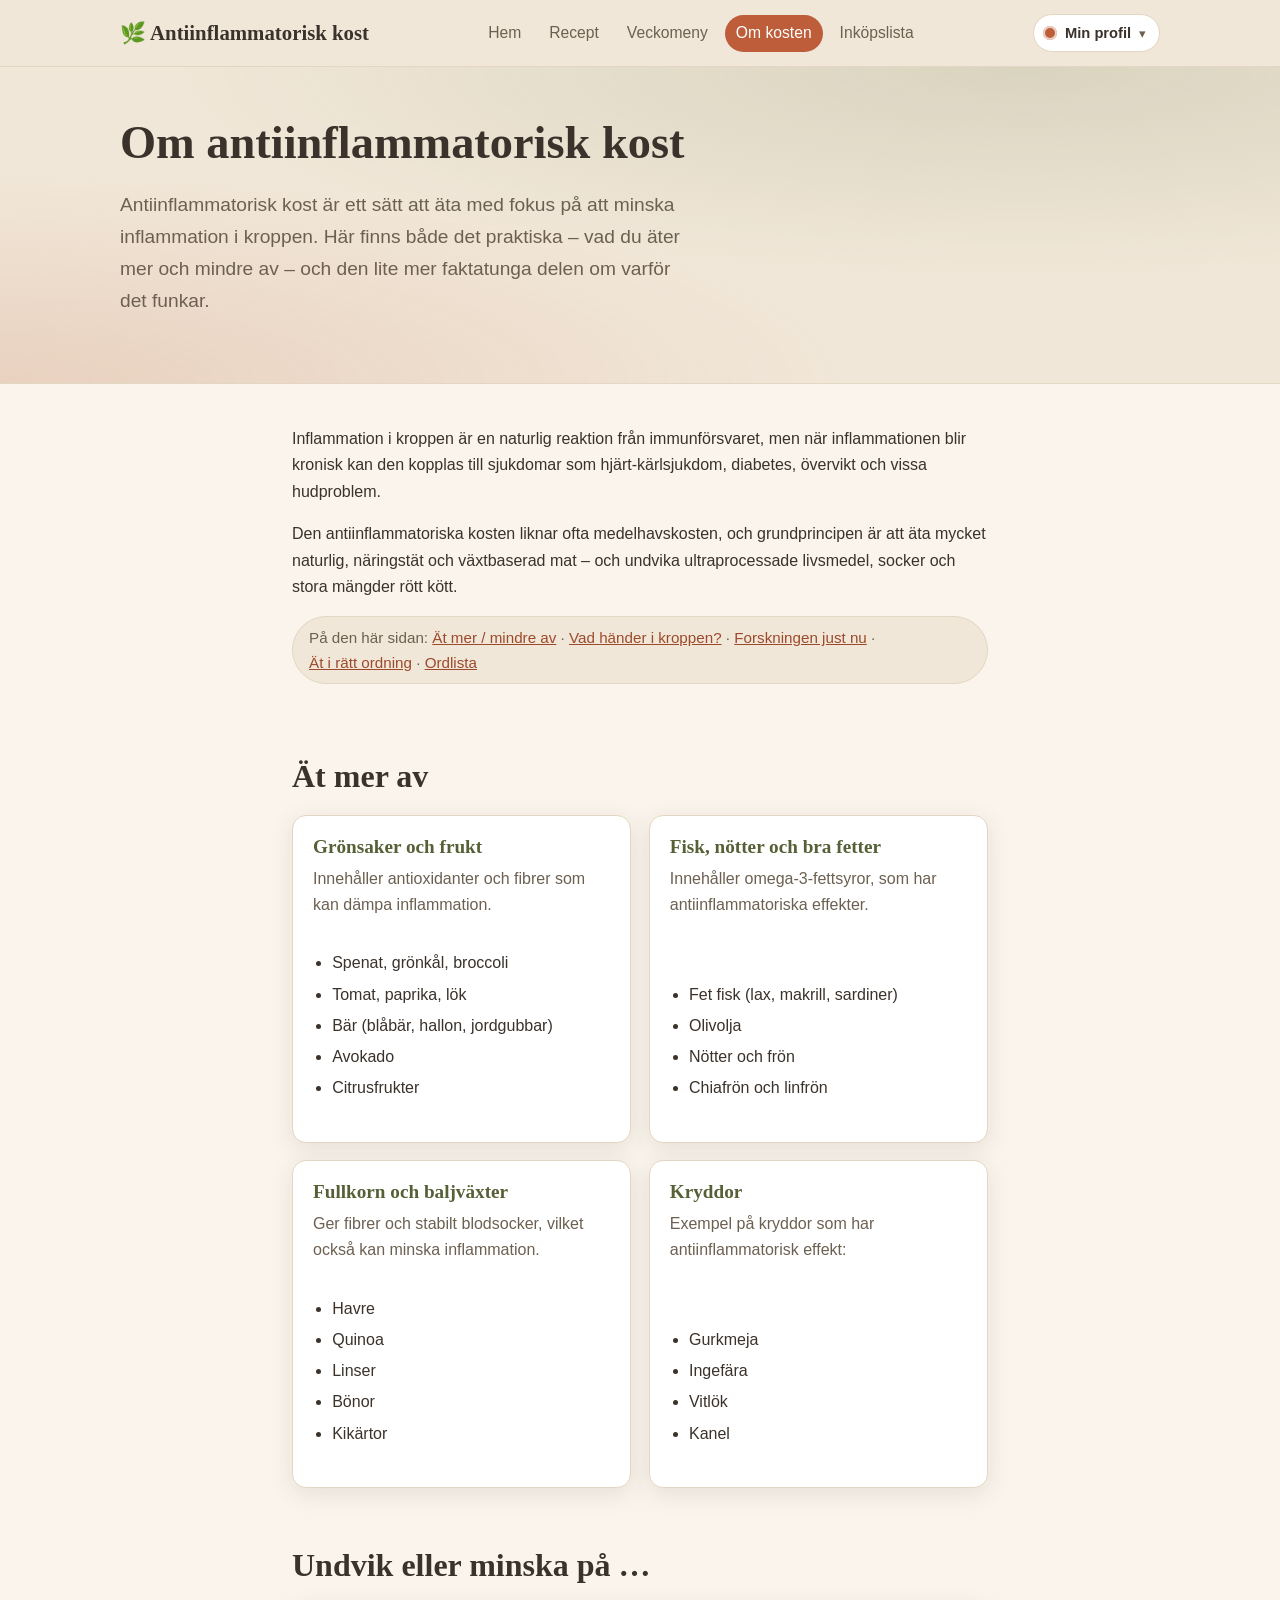
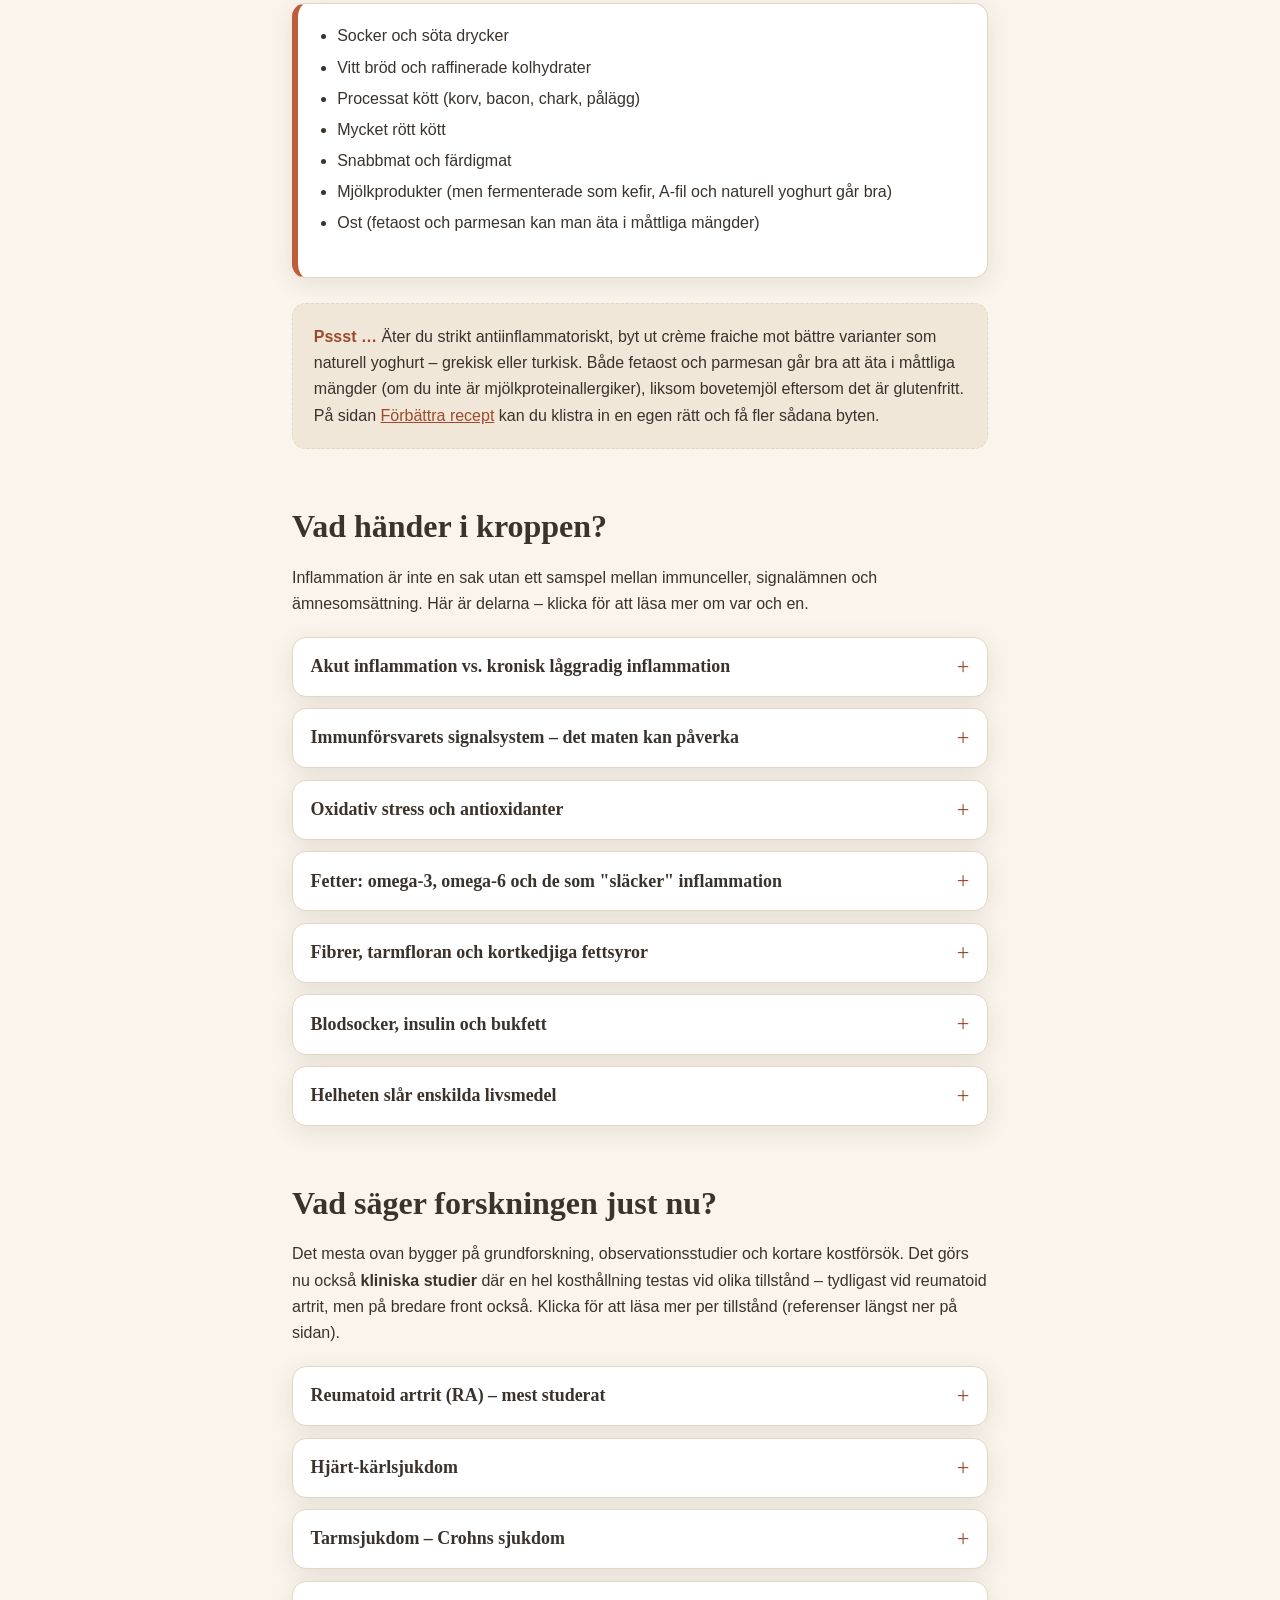
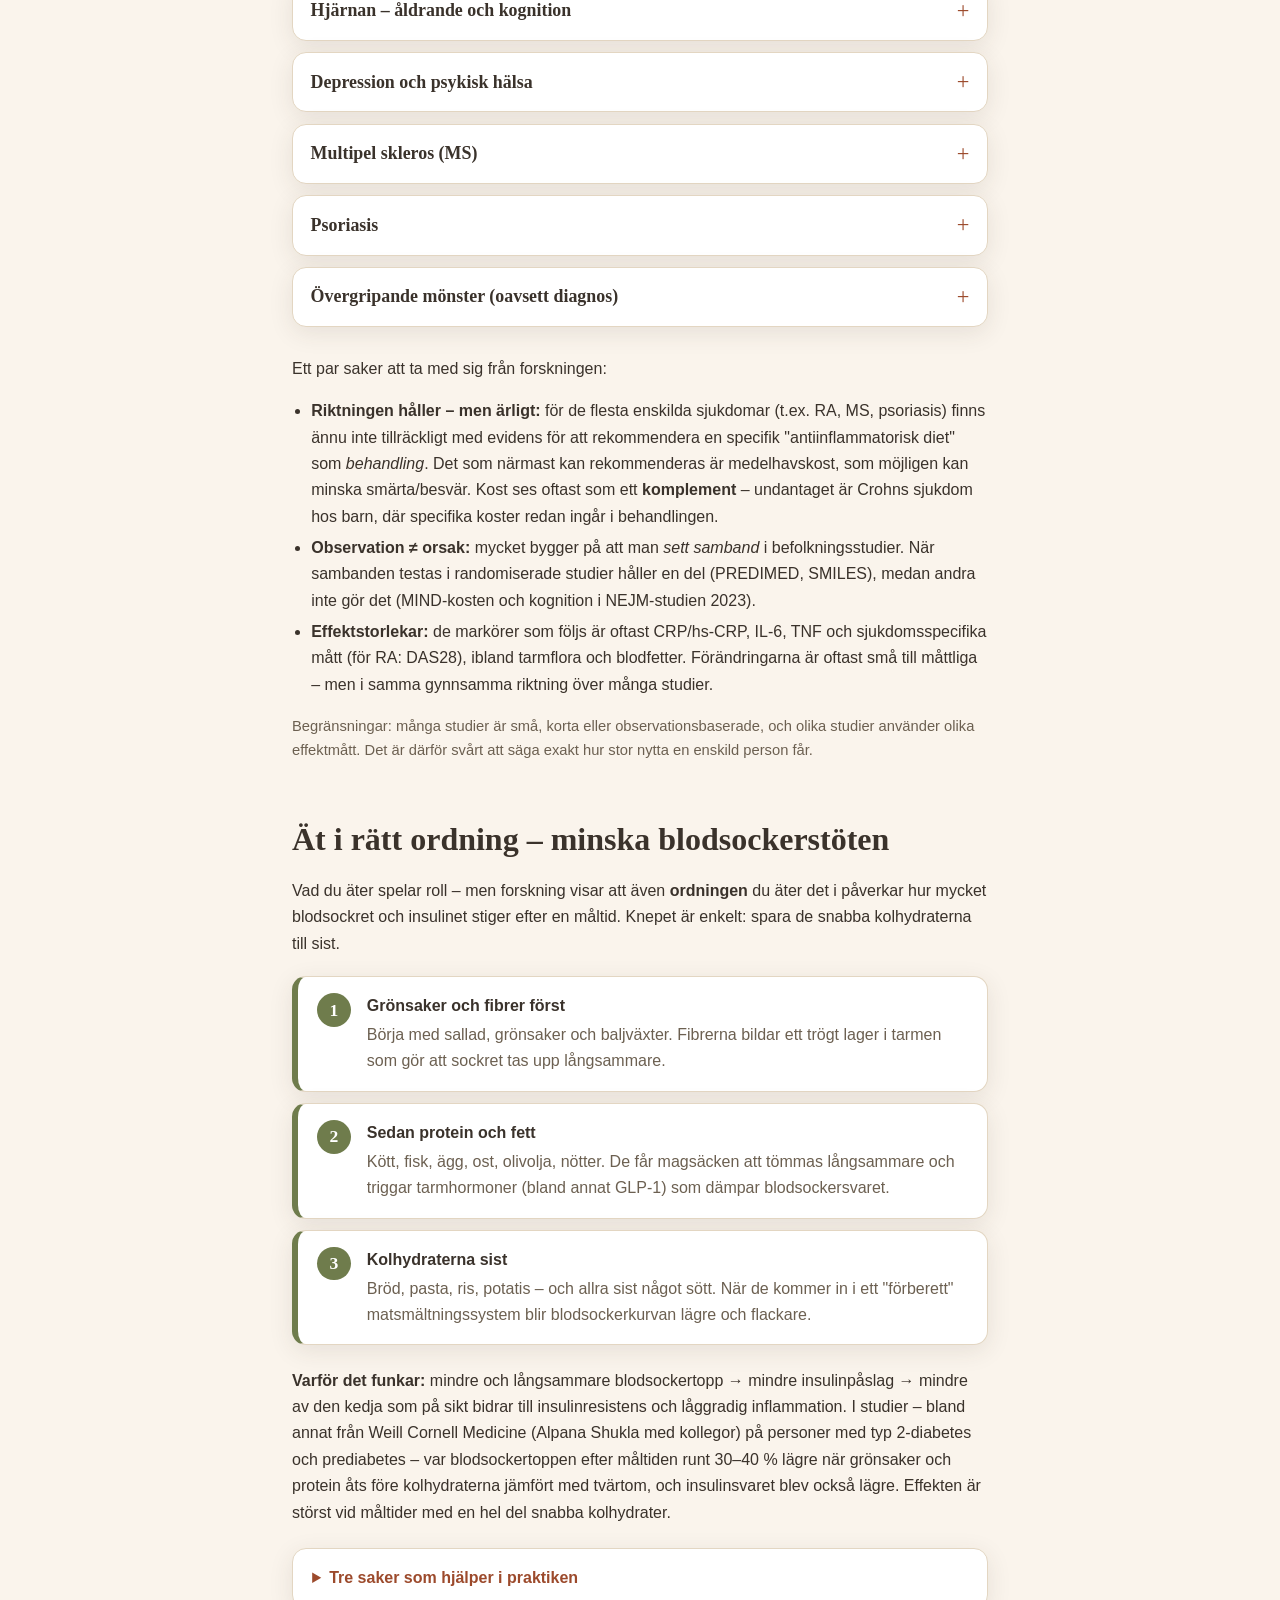
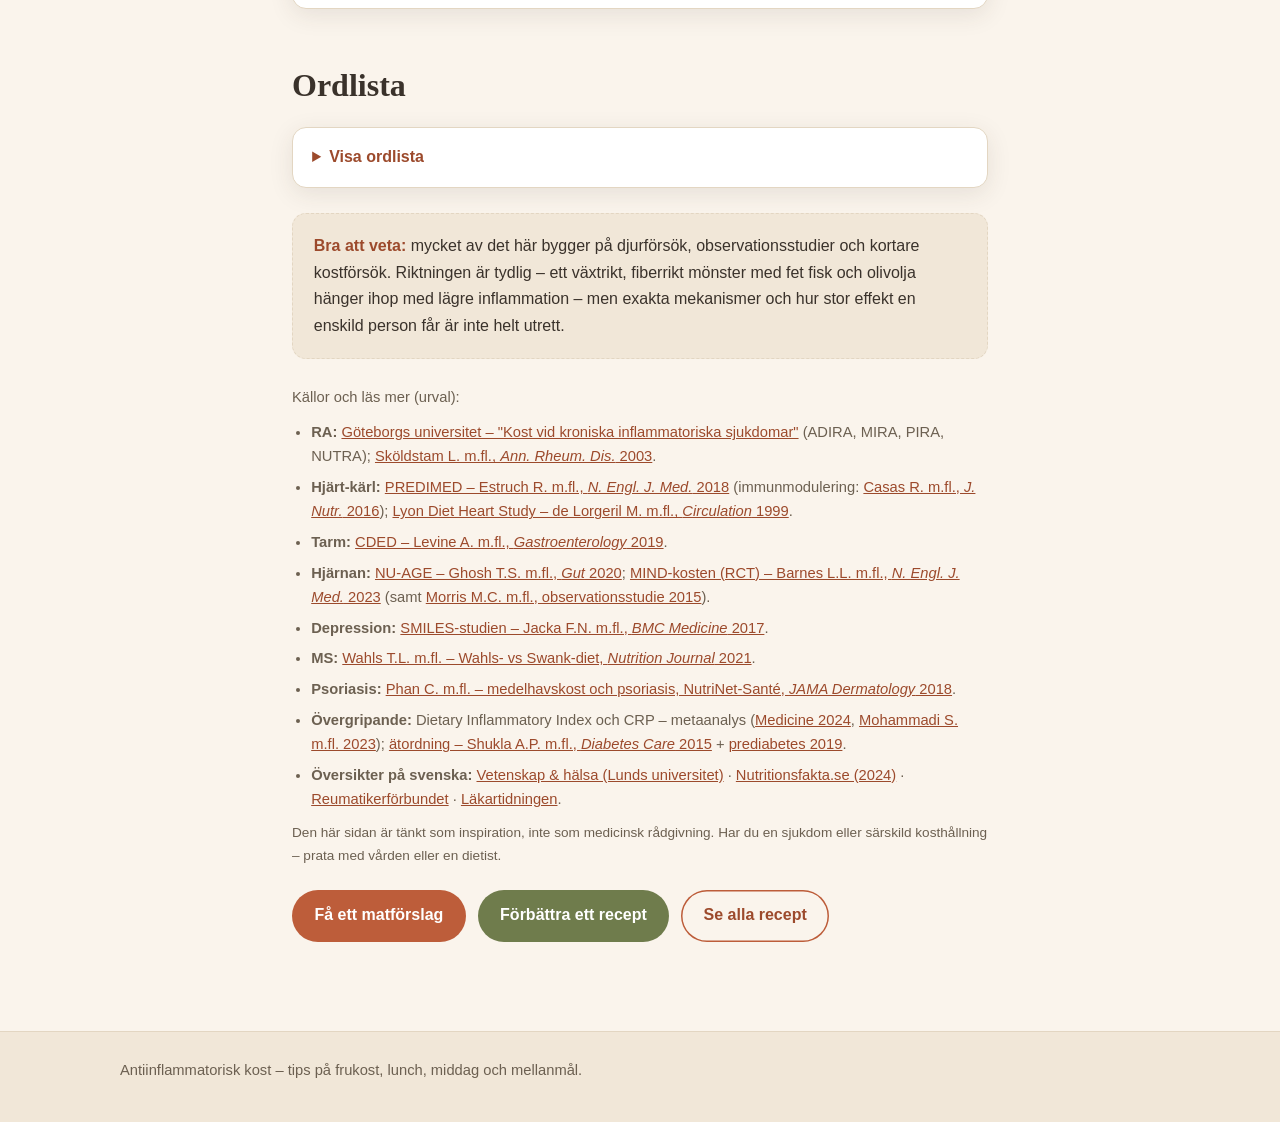
==== commit efd0ff65: "Lägg till favicon (🌿 som SVG) – slipper favicon.ico-404:an Co-Authored-By: Claude Fable 5 <noreply@a" ====
--- a/fakta.html
+++ b/fakta.html
@@ -6,6 +6,7 @@
   <title>Så funkar det – flyttad</title>
   <link rel="canonical" href="om-kosten.html">
   <meta http-equiv="refresh" content="0; url=om-kosten.html#kroppen">
+  <link rel="icon" href="favicon.svg" type="image/svg+xml">
   <link rel="stylesheet" href="css/style.css">
 </head>
 <body>
--- a/css/style.css
+++ b/css/style.css
@@ -66,6 +66,71 @@
 .site-nav a:hover { background: rgba(189, 93, 58, 0.10); color: var(--terracotta-dark); }
 .site-nav a.active { background: var(--terracotta); color: #fff; }
 
+/* ---------- Profilväljare ---------- */
+.profile-switcher { position: relative; display: inline-flex; align-items: center; flex: 0 0 auto; }
+.profile-trigger {
+  display: inline-flex; align-items: center; gap: .5rem;
+  background: var(--surface); border: 1px solid var(--line); border-radius: 999px;
+  padding: .35rem .8rem .35rem .55rem; font: inherit; cursor: pointer; color: var(--ink);
+}
+.profile-trigger:hover { background: #fff; border-color: var(--terracotta); }
+.profile-dot {
+  width: .9rem; height: .9rem; border-radius: 999px;
+  background: var(--olive); display: inline-block; flex: 0 0 auto; box-shadow: inset 0 0 0 2px rgba(255,255,255,.7);
+}
+.profile-dot.terracotta { background: var(--terracotta); }
+.profile-dot.olive      { background: var(--olive); }
+.profile-dot.blue       { background: #5a85a8; }
+.profile-dot.pink       { background: #d28aa5; }
+.profile-dot.amber      { background: #d4a64e; }
+.profile-dot.purple     { background: #8a6aa8; }
+.profile-name { font-weight: 600; font-size: .92rem; max-width: 10rem; overflow: hidden; text-overflow: ellipsis; white-space: nowrap; }
+.profile-chev { color: var(--ink-soft); font-size: .8rem; }
+
+.profile-menu {
+  position: absolute; right: 0; top: calc(100% + .35rem);
+  background: var(--surface); border: 1px solid var(--line); border-radius: 12px;
+  box-shadow: 0 12px 32px rgba(58,50,43,.22);
+  min-width: 240px; padding: .35rem; z-index: 50;
+  display: flex; flex-direction: column;
+}
+.profile-menu.hidden { display: none; }
+.profile-menu-item {
+  display: flex; align-items: center; gap: .55rem;
+  padding: .55rem .7rem; border-radius: 8px; border: none; background: transparent;
+  cursor: pointer; font: inherit; color: var(--ink); text-decoration: none; text-align: left; width: 100%;
+}
+.profile-menu-item:hover, .profile-menu-item:focus { background: var(--surface-2); outline: none; }
+.profile-menu-item.current { font-weight: 600; }
+.profile-menu-item .check { margin-left: auto; color: var(--olive-dark); }
+.profile-menu-name { flex: 1; min-width: 0; overflow: hidden; text-overflow: ellipsis; white-space: nowrap; }
+.profile-lock { font-size: .85rem; opacity: .7; }
+.profile-menu-sep { height: 1px; background: var(--line); margin: .35rem 0; }
+@media (max-width: 520px) {
+  .profile-trigger .profile-name { max-width: 6rem; }
+}
+
+/* "Hantera profiler"-sidan */
+.profile-card {
+  background: var(--surface); border: 1px solid var(--line); border-radius: var(--radius);
+  box-shadow: var(--shadow); padding: 1rem 1.2rem; margin-bottom: .8rem;
+  display: flex; align-items: center; gap: 1rem; flex-wrap: wrap;
+}
+.profile-card .profile-dot { width: 1.4rem; height: 1.4rem; }
+.profile-card .profile-card-name { font-family: var(--serif); font-size: 1.1rem; font-weight: 600; flex: 1 1 8rem; }
+.profile-card .profile-card-tag { background: var(--terracotta); color: #fff; padding: .15rem .55rem; border-radius: 999px; font-size: .78rem; }
+.profile-card .profile-card-actions { display: flex; gap: .4rem; flex-wrap: wrap; }
+.profile-card .profile-card-actions .btn { padding: .35rem .8rem; font-size: .85rem; }
+.color-swatches { display: flex; gap: .3rem; flex-wrap: wrap; align-items: center; }
+.color-swatch {
+  width: 1.4rem; height: 1.4rem; border-radius: 999px; border: 2px solid transparent;
+  cursor: pointer; padding: 0; background-clip: padding-box;
+}
+.color-swatch.selected { border-color: var(--ink); }
+
+/* Don't print the profile-switcher */
+@media print { .profile-switcher { display: none !important; } }
+
 /* ---------- Hero ---------- */
 .hero {
   background:
@@ -155,6 +220,13 @@
 .filterbar { display: flex; flex-wrap: wrap; gap: 1.4rem; align-items: flex-start; margin-bottom: 1.6rem; }
 .filterbar .group { display: flex; flex-direction: column; gap: .4rem; }
 .filterbar .group > span { font-size: .82rem; text-transform: uppercase; letter-spacing: .06em; color: var(--ink-soft); }
+.filterbar .group-search { flex: 1 1 18rem; min-width: 14rem; }
+.filterbar .group-search input[type="search"] {
+  width: 100%; font: inherit; padding: .5rem .8rem;
+  border: 1px solid var(--line); border-radius: 999px;
+  background: var(--surface); color: var(--ink);
+}
+.filterbar .group-search input[type="search"]:focus { outline: 2px solid var(--terracotta); outline-offset: 1px; }
 .count { color: var(--ink-soft); margin-bottom: 1rem; }
 
 /* ---------- Fakta-sida ---------- */
@@ -294,6 +366,7 @@
 
 /* ---------- Småsaker ---------- */
 .hidden { display: none !important; }
+.print-only { display: none; }
 .center { text-align: center; }
 .mt-0 { margin-top: 0; }
 .disclaimer { font-size: .85rem; color: var(--ink-soft); }
@@ -308,6 +381,10 @@
 .onpage-nav { font-size: .95rem; color: var(--ink-soft); background: var(--surface-2); border: 1px solid var(--line); border-radius: 999px; padding: .5rem 1rem; display: inline-block; }
 .onpage-nav a { white-space: nowrap; }
 
+/* ---------- Källista ---------- */
+ul.sources { padding-left: 1.2rem; margin-top: .2rem; }
+ul.sources li { margin-bottom: .4rem; }
+
 /* ---------- Förbättra ett recept: formulär ---------- */
 .fb-block {
   border: 1px solid var(--line); border-radius: var(--radius);
@@ -319,29 +396,48 @@
 .fb-field { display: flex; flex-direction: column; gap: .35rem; }
 .fb-field > span { font-size: .9rem; color: var(--ink-soft); }
 .fb-field.fb-wide { grid-column: 1 / -1; }
-.fb-block input[type="text"], .fb-block input[type="number"], .fb-block textarea, .fb-skicka-text {
+.fb-block input[type="text"], .fb-block input[type="number"], .fb-block textarea {
   font: inherit; padding: .55rem .7rem; border: 1px solid var(--line); border-radius: 10px;
   background: var(--bg); color: var(--ink); width: 100%;
 }
-.fb-block textarea, .fb-skicka-text { resize: vertical; }
-.fb-block input:focus, .fb-block textarea:focus, .fb-skicka-text:focus { outline: 2px solid var(--terracotta); outline-offset: 1px; }
+.fb-block textarea { resize: vertical; }
+.fb-block input:focus, .fb-block textarea:focus { outline: 2px solid var(--terracotta); outline-offset: 1px; }
 
 /* ingrediensrader */
-.ingr-rows { display: flex; flex-direction: column; gap: .5rem; }
+.ingr-rows { display: flex; flex-direction: column; gap: .6rem; }
+.ingr-row-wrap { display: flex; flex-direction: column; gap: .45rem; }
 .ingr-row { display: flex; gap: .5rem; align-items: center; }
 .ingr-row .in-mangd { width: 5rem; flex: 0 0 5rem; }
 .ingr-row .in-enhet { flex: 0 0 6.2rem; font: inherit; padding: .5rem .4rem; border: 1px solid var(--line); border-radius: 10px; background: var(--bg); color: var(--ink); }
 .ingr-row .in-namn { flex: 1 1 auto; min-width: 8rem; }
+.ingr-row .in-split {
+  flex: 0 0 auto; border: 1px solid var(--line); background: var(--surface-2); color: var(--olive-dark);
+  padding: .35rem .6rem; border-radius: 999px; cursor: pointer; font: inherit; font-size: .82rem; white-space: nowrap;
+}
+.ingr-row .in-split:hover { background: #eef3e4; }
 .ingr-row .in-rm {
   flex: 0 0 auto; border: none; background: var(--surface-2); color: var(--ink-soft);
   width: 2rem; height: 2rem; border-radius: 999px; cursor: pointer; font-size: 1.2rem; line-height: 1;
 }
 .ingr-row .in-rm:hover { background: #f3ddd3; color: var(--terracotta-dark); }
-@media (max-width: 520px) {
+@media (max-width: 560px) {
   .ingr-row { flex-wrap: wrap; }
   .ingr-row .in-namn { flex-basis: 100%; order: 3; }
-  .ingr-row .in-rm { order: 4; }
-}
+  .ingr-row .in-split { order: 4; }
+  .ingr-row .in-rm { order: 5; }
+}
+
+/* "byt ut en del"-panel */
+.split-panel {
+  background: var(--surface-2); border: 1px dashed var(--line); border-radius: 12px;
+  padding: .8rem 1rem; margin-left: 1rem;
+}
+.split-panel .help { margin: .2rem 0; }
+.split-keep-row { display: flex; align-items: center; gap: .6rem; flex-wrap: wrap; margin: .4rem 0; }
+.split-keep-row input[type="range"] { flex: 1 1 12rem; max-width: 22rem; accent-color: var(--olive); }
+.split-keep { font-weight: 600; color: var(--olive-dark); white-space: nowrap; }
+.split-namn { font: inherit; padding: .5rem .7rem; border: 1px solid var(--line); border-radius: 10px; background: var(--bg); color: var(--ink); width: 100%; max-width: 24rem; margin-top: .4rem; }
+.split-why { font-style: italic; }
 
 /* ---------- Förbättra: resultat ---------- */
 .fb-result { margin-top: 2.4rem; }
@@ -355,23 +451,109 @@
 .swap-arrow { color: var(--olive-dark); }
 .swap-to { font-weight: 600; color: var(--olive-dark); }
 .swap-why { color: var(--ink-soft); margin: .2rem 0 .7rem; font-size: .95rem; }
+.staple-card { border-left-color: var(--terracotta); }
+.staple-card .swap-head strong { color: var(--terracotta-dark); }
 
 .tip-list { display: flex; flex-direction: column; gap: .5rem; margin-bottom: 1rem; }
 .tip-row { display: flex; gap: .8rem; align-items: baseline; flex-wrap: wrap; }
 .tip-row .btn { white-space: nowrap; }
 .tip-txt { color: var(--ink-soft); font-size: .95rem; }
 
-.fb-skicka-text { margin-top: 1rem; font-size: .9rem; }
+/* ---------- Veckomeny ---------- */
+.week-grid {
+  display: grid; gap: .8rem; margin: 1.6rem 0;
+  grid-template-columns: repeat(auto-fit, minmax(190px, 1fr));
+}
+.day-card {
+  background: var(--surface); border: 1px solid var(--line);
+  border-radius: var(--radius); box-shadow: var(--shadow);
+  padding: .9rem 1rem; display: flex; flex-direction: column; gap: .7rem;
+}
+.day-card.weekend { background: var(--surface-2); }
+.day-name { margin: 0; font-size: 1.1rem; color: var(--terracotta-dark); }
+.meal-slot {
+  border-top: 1px solid var(--line); padding-top: .55rem;
+  display: flex; flex-direction: column; gap: .3rem;
+}
+.meal-slot:first-of-type { border-top: none; padding-top: 0; }
+.meal-name { font-family: var(--serif); font-size: 1.02rem; }
+a.meal-name, a.meal-link {
+  color: var(--ink); text-decoration: underline dotted; text-underline-offset: 3px;
+  cursor: pointer; display: inline-block;
+}
+a.meal-name:hover, a.meal-link:hover { color: var(--terracotta-dark); text-decoration-style: solid; }
+
+/* Modal (Välj-själv-dialog) */
+.modal-backdrop {
+  position: fixed; inset: 0; background: rgba(58, 50, 43, 0.5);
+  display: flex; align-items: center; justify-content: center;
+  z-index: 100; padding: 1rem;
+}
+.modal {
+  background: var(--surface); border-radius: var(--radius);
+  max-width: 560px; width: 100%; max-height: 85vh;
+  display: flex; flex-direction: column; overflow: hidden;
+  box-shadow: 0 18px 50px rgba(58, 50, 43, .25);
+}
+.modal-head {
+  display: flex; align-items: center; justify-content: space-between;
+  gap: .8rem; padding: 1rem 1.2rem; border-bottom: 1px solid var(--line);
+}
+.modal-head h3 { margin: 0; font-size: 1.15rem; }
+.modal-close {
+  border: none; background: var(--surface-2); color: var(--ink-soft);
+  width: 2rem; height: 2rem; border-radius: 999px; font-size: 1.4rem; line-height: 1;
+  cursor: pointer; flex: 0 0 auto;
+}
+.modal-close:hover { background: #f3ddd3; color: var(--terracotta-dark); }
+.modal-search { padding: .8rem 1.2rem; border-bottom: 1px solid var(--line); }
+.modal-search input {
+  width: 100%; font: inherit; padding: .55rem .75rem;
+  border: 1px solid var(--line); border-radius: 10px; background: var(--bg); color: var(--ink);
+}
+.modal-body { padding: 0; overflow-y: auto; }
+.pick-list { list-style: none; padding: 0; margin: 0; }
+.pick-list .help { padding: 1rem 1.2rem; }
+.pick-item {
+  width: 100%; text-align: left; background: transparent; border: none;
+  border-bottom: 1px solid var(--line); padding: .8rem 1.2rem; cursor: pointer;
+  display: flex; flex-direction: column; gap: .3rem; font: inherit; color: var(--ink);
+}
+.pick-item:hover, .pick-item:focus { background: var(--surface-2); outline: none; }
+.pick-name { font-family: var(--serif); font-size: 1.05rem; font-weight: 600; }
+.pick-usage { color: var(--ink-soft); font-style: italic; font-size: .85rem; }
+.leftover-note { margin: 0; color: var(--olive-dark); font-style: italic; }
+.slot-actions { gap: .35rem; margin-top: .15rem; }
+.slot-actions .btn { padding: .3rem .65rem; font-size: .82rem; }
+.slot-extras { gap: .35rem; margin-top: .15rem; }
+.slot-extras .btn { padding: .2rem .55rem; font-size: .76rem; opacity: .85; }
+.slot-extras .btn:hover { opacity: 1; }
+.meal-name-freetext { font-family: var(--serif); font-style: italic; color: var(--ink); font-size: 1.02rem; }
+.meal-name-freetext::before { content: "✏️ "; opacity: .8; }
+
+/* ---------- Festmåltid ---------- */
+.fm-menu {
+  display: grid; gap: 1rem; margin: 1.6rem 0;
+  grid-template-columns: repeat(auto-fit, minmax(280px, 1fr));
+}
+.course-card { border-top: 4px solid var(--terracotta); }
+.course-label {
+  font-family: var(--serif); text-transform: uppercase; letter-spacing: .08em;
+  font-size: .82rem; font-weight: 700; color: var(--terracotta-dark); margin-bottom: .2rem;
+}
+.course-card h3 { margin-top: 0; }
 
 /* ---------- Utskrift ---------- */
 @media print {
   .site-header, .site-footer, .hero, .cartbar, .no-print,
-  .cart-toggle, .stepper, details summary { display: none !important; }
+  .cart-toggle, .stepper, details summary, .modal-backdrop { display: none !important; }
+  .print-only { display: block; }
   body { background: #fff; color: #000; }
   .section { padding: 0; }
   .card { box-shadow: none; border: 1px solid #bbb; break-inside: avoid; }
-  .card-grid { display: block; }
-  .card { margin-bottom: .8rem; }
+  .card-grid, .week-grid, .fm-menu { display: block; }
+  .card, .day-card, .course-card { margin-bottom: .8rem; break-inside: avoid; box-shadow: none; border: 1px solid #bbb; background: #fff; }
+  .course-card { border-top: 3px solid #bbb; }
   .ingr-amt, .shop-name { color: #000; }
   a { color: #000; text-decoration: none; }
 }
